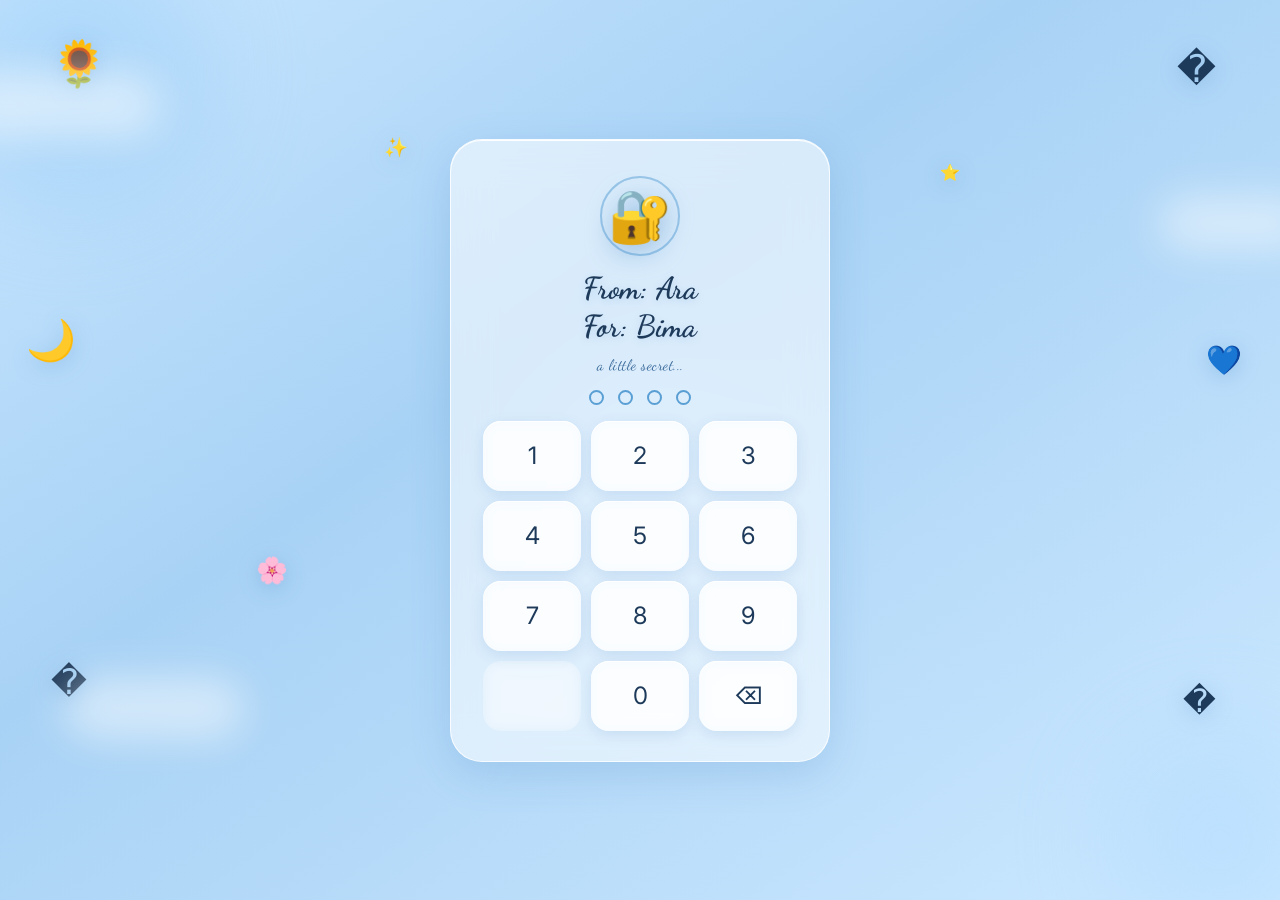
==== index.html @ 64d3abbb "first commit" ====
<!DOCTYPE html>
<html lang="id">
<head>
  <meta charset="UTF-8" />
  <meta name="viewport" content="width=device-width, initial-scale=1.0, maximum-scale=1.0, user-scalable=no" />
  <title>A Little Secret 🌸</title>
  <link rel="preconnect" href="https://fonts.googleapis.com" />
  <link rel="preconnect" href="https://fonts.gstatic.com" crossorigin />
  <link href="https://fonts.googleapis.com/css2?family=Dancing+Script:wght@500;700&family=Playfair+Display:ital,wght@0,400;0,700;1,400&family=Inter:wght@300;400;500&display=swap" rel="stylesheet" />
  <link rel="stylesheet" href="style.css" />
</head>
<body>

  <!-- ==================== PAGE 1: LOGIN ==================== -->
  <div id="page-login" class="page active">

    <!-- Ambient blobs -->
    <div class="blob blob1"></div>
    <div class="blob blob2"></div>
    <div class="blob blob3"></div>

    <!-- Floating deco -->
    <div class="fdeco f-sunflower">🌻</div>
    <div class="fdeco f-rose">�</div>
    <div class="fdeco f-lily">�</div>
    <div class="fdeco f-daisy">�</div>
    <div class="fdeco f-moon">🌙</div>
    <div class="fdeco f-heart">💙</div>
    <div class="fdeco f-star1">✨</div>
    <div class="fdeco f-star2">⭐</div>
    <div class="fdeco f-cherry">🌸</div>

    <!-- Cloud shapes -->
    <div class="cloud-shape cs1"></div>
    <div class="cloud-shape cs2"></div>
    <div class="cloud-shape cs3"></div>

    <!-- Login Card -->
    <div class="login-card">
      <div class="lock-anim">
        <div class="lock-emoji">🔐</div>
        <div class="lock-ring"></div>
        <div class="lock-ring ring2"></div>
      </div>

      <div class="from-for-wrap">
        <p class="script-font name-line">From: Ara</p>
        <p class="script-font name-line">For: Bima</p>
      </div>

      <p class="script-font subtitle-line">a little secret...</p>

      <!-- PIN display -->
      <div class="pin-display">
        <span class="pindot" id="pd0"></span>
        <span class="pindot" id="pd1"></span>
        <span class="pindot" id="pd2"></span>
        <span class="pindot" id="pd3"></span>
      </div>

      <div class="pin-err hidden" id="pin-err">❌ Kode salah, coba lagi 🥺</div>

      <!-- Keypad -->
      <div class="keypad">
        <button class="kbtn" data-n="1">1</button>
        <button class="kbtn" data-n="2">2</button>
        <button class="kbtn" data-n="3">3</button>
        <button class="kbtn" data-n="4">4</button>
        <button class="kbtn" data-n="5">5</button>
        <button class="kbtn" data-n="6">6</button>
        <button class="kbtn" data-n="7">7</button>
        <button class="kbtn" data-n="8">8</button>
        <button class="kbtn" data-n="9">9</button>
        <button class="kbtn ghost" disabled></button>
        <button class="kbtn" data-n="0">0</button>
        <button class="kbtn del-btn" id="del-btn">⌫</button>
      </div>
    </div>
  </div>

  <!-- ==================== BLOOM OVERLAY ==================== -->
  <div id="bloom-overlay" class="hidden">
    <!-- Rose flood -->
    <div class="rose-flood" id="rose-flood">
      <!-- roses injected by JS -->
    </div>
    <!-- Center text -->
    <div class="bloom-center-text" id="bloom-text">
      <p class="script-font bloom-welcome">Welcome �</p>
    </div>
  </div>

  <!-- ==================== PAGE 2: MAIN ==================== -->
  <div id="page-main" class="page hidden">

    <!-- Fixed background deco -->
    <div class="main-blob mb1"></div>
    <div class="main-blob mb2"></div>
    <div class="fdeco2 ms1">⭐</div>
    <div class="fdeco2 ms2">✨</div>
    <div class="fdeco2 ms3">🌟</div>
    <div class="fdeco2 ms4">⭐</div>
    <div class="fdeco2 ms5">✨</div>

    <!-- Scroll content -->
    <div class="main-scroll" id="main-scroll">

      <!-- ── SECTION 1: Hero ── -->
      <section class="hero-section reveal">
        <div class="hero-quote script-font">"being alive<br/>is the<br/><em>special<br/>occasion!</em>"</div>
        <div class="hero-bouquet">💐</div>
        <div class="hero-stars">
          <span class="hs hs1">⭐</span>
          <span class="hs hs2">✨</span>
          <span class="hs hs3">🌟</span>
        </div>
      </section>

      <!-- ── SECTION 2: Music Card ── -->
      <section class="section-gap reveal">
        <div class="glass-card music-card">
          <div class="music-art">🎵</div>
          <div class="music-body">
            <p class="music-title">Eenie Meenie</p>
            <p class="music-artist">Sean Kingston ft. Justin Bieber</p>
          </div>
          <a class="play-circle" href="https://open.spotify.com/track/7hXASu1cFHAFxv4tBpEkLw" target="_blank" rel="noopener">
            <span>▶</span>
          </a>
        </div>
      </section>

      <!-- ── SECTION 3: Vinyl + Quote ── -->
      <section class="section-gap vinyl-quote-row reveal">
        <div class="vinyl-wrap">
          <div class="vinyl spin">
            <div class="vinyl-inner">
              <p class="vl-band">THE SMITHS</p>
              <p class="vl-track">JEANE</p>
              <p class="vl-sub">B SIDE · 45 RPM</p>
            </div>
          </div>
        </div>
        <div class="scrap-note script-font">
          "you still have<br/>a lot of time to<br/>make yourself be<br/>what you want."
        </div>
      </section>

      <!-- ── SECTION 4: YouTube ── -->
      <section class="section-gap reveal">
        <div class="yt-card glass-card">
          <p class="card-label">🎬 Video buat kamu</p>
          <div class="yt-frame">
            <iframe
              src="https://www.youtube.com/embed/dQw4w9WgXcQ"
              title="Video spesial"
              frameborder="0"
              allow="accelerometer; autoplay; clipboard-write; encrypted-media; gyroscope; picture-in-picture"
              allowfullscreen>
            </iframe>
          </div>
        </div>
      </section>

      <!-- ── SECTION 5: Polaroid Photos ── -->
      <section class="section-gap reveal">
        <p class="section-label script-font">memories 📸</p>
        <div class="polaroid-grid">
          <div class="polaroid pol1">
            <div class="pol-img"></div>
            <p class="pol-caption script-font">bestie 🌸</p>a
          </div>
          <div class="polaroid pol2">
            <div class="pol-img"></div>
            <p class="pol-caption script-font">always 💙</p>
          </div>
          <div class="polaroid pol3">
            <div class="pol-img"></div>
            <p class="pol-caption script-font">cherish 🌼</p>
          </div>
          <div class="polaroid pol4">
            <div class="pol-img"></div>
            <p class="pol-caption script-font">forever ✨</p>
          </div>
        </div>
      </section>

      <!-- ── SECTION 6: Personal Message ── -->
      <section class="section-gap reveal">
        <div class="message-card glass-card">
          <div class="sunflower-art">🌻</div>
          <div class="stamp-corner">50 ¢</div>
          <p class="msg-from script-font">From: Ara<br/>For: Bima</p>
          <p class="msg-body">
            Kamu udah kerja keras banget buat semua ini, dan kamu layak dapetin
            semua kebahagiaan yang dateng bareng itu. Aku harap momen ini jadi
            awal dari hal-hal luar biasa yang bakal terus dateng ke hidupmu.
            Terus percaya sama dirimu sendiri ya 💙
          </p>
          <div class="bloom-stamp script-font">
            give yourself the time<br/>to <span>BLOOM</span> 🌸
          </div>
        </div>
      </section>

      <!-- Footer -->
      <div class="page-footer reveal">
        <p class="script-font footer-txt">made with 💙 just for you</p>
        <div class="footer-flowers">🌸 🌼 🌺 🌷 🌻</div>
      </div>

    </div>
  </div>

  <script src="script.js"></script>
</body>
</html>
---- style.css ----
/* ============================================================
   BASE RESET
   ============================================================ */
*, *::before, *::after { box-sizing: border-box; margin: 0; padding: 0; }

:root {
  --bg:        #daeeff;
  --bg2:       #c5dff7;
  --blue1:     #5a9fd4;
  --blue2:     #3a7bbf;
  --blue-soft: #e8f5ff;
  --text-d:    #1e3a5a;
  --text-m:    #3a6a9a;
  --text-l:    #6a9abf;
  --white:     #ffffff;
  --card-bg:   rgba(255,255,255,0.68);
  --card-blur: blur(16px);
  --shadow:    0 8px 28px rgba(58,123,191,0.18);
  --radius:    20px;
}

html { scroll-behavior: smooth; }

body {
  width: 100%; min-height: 100vh;
  background: var(--bg);
  font-family: 'Inter', sans-serif;
  overflow: hidden;
  color: var(--text-d);
}

.script-font { font-family: 'Dancing Script', cursive; }

/* ============================================================
   PAGES
   ============================================================ */
.page {
  position: fixed; inset: 0;
  transition: opacity .6s ease;
  z-index: 1;
}
.page.active  { opacity: 1; pointer-events: all; }
.page.hidden  { opacity: 0; pointer-events: none; }

/* ============================================================
   PAGE 1 – LOGIN
   ============================================================ */
#page-login {
  display: flex;
  align-items: center;
  justify-content: center;
  background: linear-gradient(145deg, #cce8ff 0%, #b2d5f5 40%, #d5ecff 100%);
  overflow: hidden;
}

/* Ambient blobs */
.blob {
  position: absolute;
  border-radius: 50%;
  filter: blur(60px);
  opacity: .45;
  animation: blobFloat 10s ease-in-out infinite alternate;
}
.blob1 { width:260px; height:260px; background:#90c8f5; top:-60px; left:-60px; animation-delay:0s; }
.blob2 { width:200px; height:200px; background:#a8d8ff; bottom:-40px; right:-40px; animation-delay:3s; }
.blob3 { width:180px; height:180px; background:#c0e0ff; top:40%; left:50%; transform:translateX(-50%); animation-delay:6s; }

@keyframes blobFloat {
  from { transform: translate(0,0) scale(1); }
  to   { transform: translate(15px,15px) scale(1.1); }
}

/* Cloud shapes */
.cloud-shape {
  position: absolute;
  background: rgba(255,255,255,.5);
  border-radius: 100px;
  filter: blur(20px);
  animation: cloudDrift 12s ease-in-out infinite alternate;
}
.cs1 { width:200px; height:65px; top:8%;  left:-40px; animation-delay:0s; }
.cs2 { width:150px; height:50px; top:22%; right:-30px; animation-delay:2s; }
.cs3 { width:180px; height:60px; bottom:18%; left:5%; animation-delay:4s; }
@keyframes cloudDrift {
  from { transform:translateX(0); }
  to   { transform:translateX(24px); }
}

/* Floating deco emojis */
.fdeco {
  position: absolute;
  font-size: 2rem;
  animation: floatE 6s ease-in-out infinite alternate;
  user-select: none;
  filter: drop-shadow(0 4px 10px rgba(58,123,191,.25));
  pointer-events: none;
}
.f-sunflower { top:4%;  left:4%;  font-size:2.8rem; animation-delay:0s; }
.f-lily      { top:5%;  right:5%; font-size:2.4rem; animation-delay:.8s; }
.f-rose      { bottom:22%; left:4%; font-size:2.2rem; animation-delay:1.6s; }
.f-daisy     { bottom:20%; right:5%; font-size:2rem; animation-delay:2.4s; }
.f-moon      { top:35%; left:2%;  font-size:2.5rem; animation-delay:1s; }
.f-heart     { top:38%; right:3%; font-size:1.8rem; animation-delay:3s; }
.f-star1     { top:15%; left:30%; font-size:1.2rem; animation-delay:.4s; }
.f-star2     { top:18%; right:25%; font-size:1rem; animation-delay:2s; }
.f-cherry    { bottom:35%; left:20%; font-size:1.6rem; animation-delay:3.5s; }

@keyframes floatE {
  from { transform:translateY(0)   rotate(-4deg); }
  to   { transform:translateY(-16px) rotate(4deg); }
}

/* ── Login Card ── */
.login-card {
  position: relative;
  z-index: 10;
  display: flex;
  flex-direction: column;
  align-items: center;
  gap: 10px;
  padding: 28px 22px 24px;
  background: rgba(255,255,255,.55);
  backdrop-filter: blur(20px);
  -webkit-backdrop-filter: blur(20px);
  border-radius: 32px;
  border: 1.5px solid rgba(255,255,255,.8);
  box-shadow: 0 12px 40px rgba(58,123,191,.2), inset 0 1px 0 rgba(255,255,255,.9);
  width: min(340px, 92vw);
}

/* Lock animation */
.lock-anim {
  position: relative;
  display: flex; align-items: center; justify-content: center;
  width: 80px; height: 80px;
  margin-bottom: 4px;
}
.lock-emoji {
  font-size: 3.2rem;
  z-index: 1;
  animation: lockPulse 2.8s ease-in-out infinite;
  filter: drop-shadow(0 6px 14px rgba(58,123,191,.4));
}
@keyframes lockPulse {
  0%,100% { transform:scale(1); }
  50%      { transform:scale(1.1) rotate(-3deg); }
}
.lock-ring {
  position: absolute;
  inset: 0;
  border-radius: 50%;
  border: 2px solid rgba(90,159,212,.3);
  animation: ringExpand 2.8s ease-out infinite;
}
.ring2 { animation-delay: .9s; }
@keyframes ringExpand {
  0%   { transform:scale(.6); opacity:.8; }
  100% { transform:scale(1.6); opacity:0; }
}

/* Names */
.from-for-wrap { text-align:center; line-height:1.25; }
.name-line {
  font-size: 1.65rem;
  font-weight: 700;
  color: var(--text-d);
  text-shadow: 0 2px 8px rgba(58,123,191,.2);
}
.subtitle-line {
  font-size: .95rem;
  color: var(--text-m);
  letter-spacing: .5px;
}

/* PIN dots */
.pin-display {
  display: flex;
  gap: 14px;
  margin: 6px 0 2px;
}
.pindot {
  width: 15px; height: 15px;
  border-radius: 50%;
  border: 2px solid var(--blue1);
  background: transparent;
  transition: background .18s, transform .18s;
}
.pindot.on {
  background: var(--blue1);
  transform: scale(1.2);
  box-shadow: 0 0 10px rgba(90,159,212,.5);
}

/* Error */
.pin-err {
  font-size: .78rem;
  color: #d94f6b;
  animation: errShake .45s ease;
}
.pin-err.hidden { display:none; }
@keyframes errShake {
  0%,100% { transform:translateX(0); }
  20%,60% { transform:translateX(-7px); }
  40%,80% { transform:translateX(7px); }
}

/* Keypad */
.keypad {
  display: grid;
  grid-template-columns: repeat(3, 1fr);
  gap: 10px;
  width: 100%;
  margin-top: 4px;
}
.kbtn {
  height: 62px;
  border-radius: 18px;
  border: none;
  background: rgba(255,255,255,.75);
  backdrop-filter: blur(8px);
  box-shadow: 0 4px 14px rgba(58,123,191,.15), inset 0 1px 0 rgba(255,255,255,.9);
  font-size: 1.35rem;
  font-family: 'Inter', sans-serif;
  font-weight: 400;
  color: var(--text-d);
  cursor: pointer;
  transition: transform .1s, box-shadow .1s, background .1s;
  -webkit-tap-highlight-color: transparent;
  touch-action: manipulation;
}
.kbtn:active {
  transform: scale(.91);
  background: rgba(168,204,236,.65);
  box-shadow: 0 2px 6px rgba(58,123,191,.15);
}
.kbtn.ghost { background:transparent; box-shadow:none; cursor:default; pointer-events:none; }
.del-btn { font-size:1.1rem; }

/* ============================================================
   BLOOM OVERLAY
   ============================================================ */
#bloom-overlay {
  position: fixed; inset: 0;
  z-index: 200;
  background: #1a0a00;
  display: flex;
  align-items: center;
  justify-content: center;
  overflow: hidden;
  transition: opacity 1s ease;
}
#bloom-overlay.hidden  { display:none; }
#bloom-overlay.fade-out { opacity:0; pointer-events:none; }

/* Rose flood */
.rose-flood {
  position: absolute; inset: 0;
  pointer-events: none;
}

.rose {
  position: absolute;
  font-size: 3.5rem;
  opacity: 0;
  animation: rosePop var(--dur, .5s) var(--delay, 0s) ease-out forwards;
  transform-origin: center;
  filter: drop-shadow(0 4px 8px rgba(0,0,0,.3));
}

@keyframes rosePop {
  0%   { opacity:0; transform:scale(0) rotate(var(--rot0,0deg)); }
  60%  { opacity:1; transform:scale(1.15) rotate(var(--rot1,10deg)); }
  100% { opacity:1; transform:scale(1)   rotate(var(--rot2,5deg)); }
}

/* Bloom center text */
.bloom-center-text {
  position: relative;
  z-index: 10;
  text-align: center;
  animation: fadeInScale .8s 1.5s ease both;
  opacity: 0;
}
@keyframes fadeInScale {
  from { opacity:0; transform:scale(.7); }
  to   { opacity:1; transform:scale(1); }
}
.bloom-welcome {
  font-size: 2.8rem;
  color: #fff;
  text-shadow: 0 2px 20px rgba(255,200,100,.7), 0 0 40px rgba(255,180,80,.4);
}

/* ============================================================
   PAGE 2 – MAIN
   ============================================================ */
#page-main {
  background: linear-gradient(150deg, #cce8ff 0%, #b5d5f2 45%, #d2e9fb 100%);
  overflow: hidden;
}

.main-blob {
  position: fixed;
  border-radius: 50%;
  filter: blur(70px);
  opacity: .35;
  pointer-events: none;
  z-index: 0;
  animation: blobFloat 14s ease-in-out infinite alternate;
}
.mb1 { width:300px; height:300px; background:#90c8f5; top:-80px; left:-80px; animation-delay:0s; }
.mb2 { width:250px; height:250px; background:#a8d8ff; bottom:-60px; right:-60px; animation-delay:5s; }

.fdeco2 {
  position: fixed;
  pointer-events: none;
  z-index: 0;
  animation: twinkle 4s ease-in-out infinite alternate;
  user-select: none;
}
.ms1 { top:3%;  left:5%;  font-size:1.6rem; animation-delay:0s; }
.ms2 { top:8%;  right:6%; font-size:1.2rem; animation-delay:.8s; }
.ms3 { top:16%; right:2%; font-size:1.8rem; animation-delay:1.6s; }
.ms4 { top:2%;  left:45%; font-size:1.3rem; animation-delay:2.4s; }
.ms5 { top:25%; left:2%;  font-size:1.1rem; animation-delay:3.2s; }
@keyframes twinkle {
  from { opacity:.4; transform:scale(.85) rotate(-5deg); }
  to   { opacity:1;  transform:scale(1.1) rotate(5deg); }
}

/* ── Scroll container ── */
.main-scroll {
  position: relative; z-index: 2;
  width: 100%; height: 100vh;
  overflow-y: auto;
  overflow-x: hidden;
  padding: 24px 16px 80px;
  max-width: 480px;
  margin: 0 auto;
  scrollbar-width: thin;
  scrollbar-color: rgba(90,159,212,.3) transparent;
}
.main-scroll::-webkit-scrollbar { width: 4px; }
.main-scroll::-webkit-scrollbar-thumb { background: rgba(90,159,212,.3); border-radius:4px; }

/* ── Reveal animation ── */
.reveal {
  opacity: 0;
  transform: translateY(36px);
  transition: opacity .7s ease, transform .7s ease;
}
.reveal.visible {
  opacity: 1;
  transform: translateY(0);
}

.section-gap { margin-bottom: 18px; }

/* ── Glassmorphism card ── */
.glass-card {
  background: var(--card-bg);
  backdrop-filter: var(--card-blur);
  -webkit-backdrop-filter: var(--card-blur);
  border-radius: var(--radius);
  border: 1.5px solid rgba(255,255,255,.75);
  box-shadow: var(--shadow);
  overflow: hidden;
}

/* ============================================================
   HERO SECTION
   ============================================================ */
.hero-section {
  position: relative;
  display: flex;
  flex-direction: column;
  align-items: flex-end;
  padding: 10px 4px 0;
  margin-bottom: 16px;
}
.hero-quote {
  font-size: 1.55rem;
  line-height: 1.45;
  color: var(--text-d);
  text-align: right;
  text-shadow: 0 2px 8px rgba(58,123,191,.15);
}
.hero-quote em { color: var(--blue1); font-style: italic; }

.hero-bouquet {
  font-size: 6.5rem;
  position: relative;
  align-self: flex-start;
  margin-top: -10px;
  filter: drop-shadow(0 8px 16px rgba(58,123,191,.25));
  animation: floatE 4s ease-in-out infinite alternate;
}
.hero-stars {
  position: absolute;
  top: 0; right: 0;
  pointer-events: none;
}
.hs {
  position: absolute;
  font-size: 1.4rem;
  animation: twinkle 3s ease-in-out infinite alternate;
}
.hs1 { top:10px;  right:0;   animation-delay:0s; }
.hs2 { top:40px;  right:25px; animation-delay:.6s; font-size:1rem; }
.hs3 { top:65px;  right:5px; animation-delay:1.2s; font-size:1.1rem; }

/* ============================================================
   MUSIC CARD
   ============================================================ */
.music-card {
  display: flex;
  align-items: center;
  padding: 14px 16px;
  gap: 14px;
}
.music-art {
  width: 52px; height: 52px;
  border-radius: 14px;
  background: linear-gradient(135deg, var(--blue1), var(--blue2));
  display: flex; align-items: center; justify-content: center;
  font-size: 1.6rem;
  flex-shrink: 0;
  box-shadow: 0 4px 12px rgba(58,123,191,.3);
}
.music-body { flex: 1; min-width: 0; }
.music-title  { font-size: .92rem; font-weight: 600; color: var(--text-d); white-space:nowrap; overflow:hidden; text-overflow:ellipsis; }
.music-artist { font-size: .75rem; color: var(--text-m); margin-top: 3px; }
.play-circle {
  width: 42px; height: 42px;
  border-radius: 50%;
  background: linear-gradient(135deg, var(--blue1), var(--blue2));
  color: #fff;
  display: flex; align-items: center; justify-content: center;
  text-decoration: none;
  font-size: .9rem;
  box-shadow: 0 4px 12px rgba(58,123,191,.4);
  flex-shrink: 0;
  transition: transform .15s, box-shadow .15s;
}
.play-circle:hover { transform:scale(1.1); box-shadow:0 6px 18px rgba(58,123,191,.5); }

/* ============================================================
   VINYL + QUOTE ROW
   ============================================================ */
.vinyl-quote-row {
  display: flex;
  align-items: center;
  gap: 16px;
}
.vinyl-wrap { flex-shrink: 0; }
.vinyl {
  width: 148px; height: 148px;
  border-radius: 50%;
  background: conic-gradient(
    #1c2e50 0deg,   #2e4a7a 45deg,
    #1c2e50 45deg,  #3a6098 90deg,
    #1c2e50 90deg,  #2e4a7a 135deg,
    #1c2e50 135deg, #3a6098 180deg,
    #1c2e50 180deg, #2e4a7a 225deg,
    #1c2e50 225deg, #3a6098 270deg,
    #1c2e50 270deg, #2e4a7a 315deg,
    #1c2e50 315deg, #3a6098 360deg
  );
  box-shadow: 0 8px 24px rgba(28,46,80,.45), 0 2px 8px rgba(28,46,80,.3);
  display: flex; align-items: center; justify-content: center;
}
.vinyl.spin { animation: vinylSpin 7s linear infinite; }
@keyframes vinylSpin { to { transform:rotate(360deg); } }

.vinyl-inner {
  width: 62px; height: 62px;
  border-radius: 50%;
  background: linear-gradient(135deg, #edf5ff, #cce0f5);
  display: flex; flex-direction: column; align-items: center; justify-content: center;
  box-shadow: 0 2px 8px rgba(28,46,80,.35);
  text-align: center;
  padding: 4px;
}
.vl-band  { font-size: .38rem; font-weight:700; color:var(--text-d); letter-spacing:.5px; }
.vl-track { font-size: .46rem; font-weight:700; color:var(--text-d); margin-top:2px; }
.vl-sub   { font-size: .32rem; color:var(--text-m); margin-top:2px; }

.scrap-note {
  flex: 1;
  background: rgba(255,255,255,.78);
  border-radius: 6px 20px 8px 18px;
  padding: 16px 14px;
  font-size: 1.05rem;
  line-height: 1.65;
  color: var(--text-d);
  box-shadow: 3px 5px 18px rgba(58,123,191,.15), -1px -1px 0 rgba(255,255,255,.8);
  transform: rotate(-1.5deg);
  border: 1.5px solid rgba(255,255,255,.7);
}

/* ============================================================
   YOUTUBE
   ============================================================ */
.yt-card { padding: 14px; }
.card-label {
  font-size: .8rem;
  font-weight: 600;
  color: var(--text-m);
  margin-bottom: 10px;
  letter-spacing: .3px;
}
.yt-frame {
  border-radius: 14px;
  overflow: hidden;
  box-shadow: 0 4px 14px rgba(58,123,191,.2);
}
.yt-frame iframe {
  width: 100%;
  aspect-ratio: 16/9;
  display: block;
}

/* ============================================================
   POLAROID PHOTOS
   ============================================================ */
.section-label {
  font-size: 1.3rem;
  color: var(--text-d);
  margin-bottom: 12px;
  display: block;
}
.polaroid-grid {
  display: grid;
  grid-template-columns: 1fr 1fr;
  gap: 12px;
}
.polaroid {
  background: #fff;
  border-radius: 8px;
  padding: 10px 10px 28px;
  box-shadow: 0 6px 20px rgba(58,123,191,.18), 0 2px 6px rgba(0,0,0,.08);
  transition: transform .2s;
}
.polaroid:hover { transform:scale(1.03) rotate(0deg) !important; }
.pol1 { transform: rotate(-2.5deg); }
.pol2 { transform: rotate(2deg); }
.pol3 { transform: rotate(1.5deg); }
.pol4 { transform: rotate(-1.5deg); }

.pol-img {
  width: 100%;
  aspect-ratio: 1;
  border-radius: 4px;
  background: linear-gradient(135deg, #cce0f5, #b5cfe8);
  /* Replace with: background-image: url('your-photo.jpg'); background-size: cover; background-position: center; */
}
.pol-caption {
  text-align: center;
  font-size: .85rem;
  color: var(--text-m);
  margin-top: 8px;
}

/* ============================================================
   MESSAGE CARD
   ============================================================ */
.message-card {
  position: relative;
  padding: 24px 20px 28px;
  overflow: visible;
}
.sunflower-art {
  position: absolute;
  top: -20px; right: 12px;
  font-size: 3.5rem;
  filter: drop-shadow(0 4px 12px rgba(58,123,191,.25));
  animation: floatE 4.5s ease-in-out infinite alternate;
}
.stamp-corner {
  position: absolute;
  top: 16px; right: 16px;
  font-size: .65rem;
  font-weight: 700;
  color: var(--text-m);
  border: 1.5px solid var(--text-l);
  padding: 4px 6px;
  border-radius: 4px;
  letter-spacing: .5px;
  opacity: .7;
  margin-top: 30px;
}
.msg-from {
  font-size: 1.2rem;
  color: var(--text-d);
  margin-bottom: 14px;
  line-height: 1.4;
}
.msg-body {
  font-size: .88rem;
  line-height: 1.75;
  color: var(--text-m);
  font-weight: 300;
}
.bloom-stamp {
  margin-top: 24px;
  text-align: center;
  font-size: 1.3rem;
  color: var(--text-d);
  line-height: 1.5;
}
.bloom-stamp span {
  font-size: 2rem;
  font-weight: 700;
  color: var(--blue1);
  text-shadow: 0 2px 12px rgba(90,159,212,.35);
  display: block;
  margin-top: 4px;
  letter-spacing: 2px;
}

/* ============================================================
   FOOTER
   ============================================================ */
.page-footer {
  text-align: center;
  padding: 20px 0 10px;
}
.footer-txt {
  font-size: 1.1rem;
  color: var(--text-m);
}
.footer-flowers {
  font-size: 1.4rem;
  letter-spacing: 6px;
  margin-top: 8px;
  animation: twinkle 3s ease-in-out infinite alternate;
}

/* ============================================================
   RESPONSIVE – laptop / tablet
   ============================================================ */
@media (min-width: 600px) {
  .login-card { padding: 36px 32px 30px; }
  .name-line   { font-size: 1.9rem; }
  .kbtn        { height: 70px; font-size: 1.5rem; }

  .main-scroll { padding: 30px 24px 80px; }
  .hero-quote  { font-size: 1.75rem; }
  .hero-bouquet { font-size: 7.5rem; }

  .vinyl { width: 168px; height: 168px; }
  .vinyl-inner { width: 72px; height: 72px; }
  .vl-band  { font-size: .44rem; }
  .vl-track { font-size: .54rem; }
  .vl-sub   { font-size: .38rem; }

  .scrap-note { font-size: 1.15rem; }
  .msg-body   { font-size: .95rem; }
  .bloom-stamp { font-size: 1.5rem; }
  .bloom-stamp span { font-size: 2.3rem; }
}

@media (min-width: 900px) {
  #page-login { background: linear-gradient(145deg, #c8e6ff 0%, #a8d2f5 40%, #cce8ff 100%); }
  .login-card  { width: 380px; }
  .main-scroll { max-width: 520px; padding: 36px 28px 80px; }
}
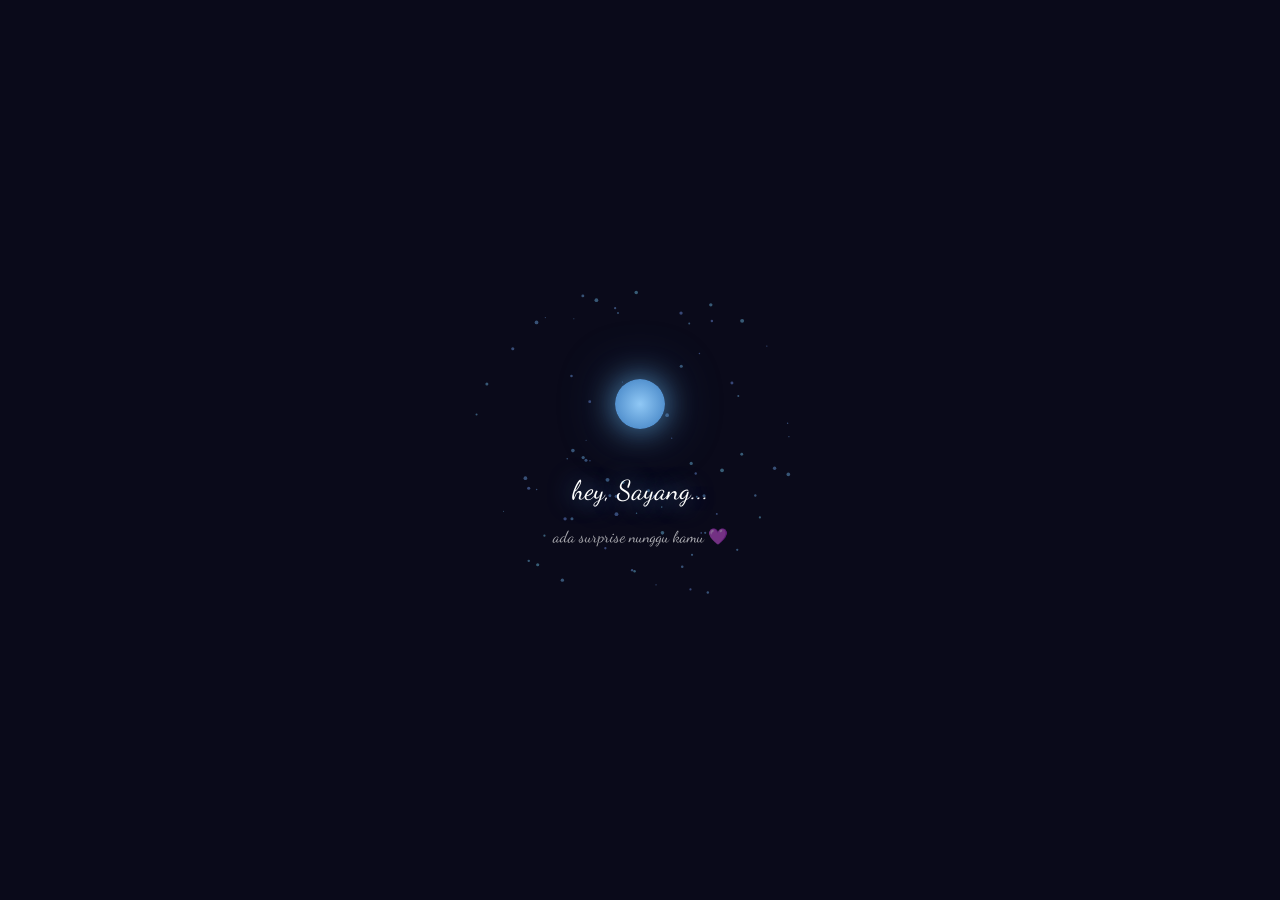
==== commit 1fd7f709: "feat: upgrade animations, add photos, custom music player, birthday letter" ====
--- a/index.html
+++ b/index.html
@@ -3,7 +3,7 @@
 <head>
   <meta charset="UTF-8" />
   <meta name="viewport" content="width=device-width, initial-scale=1.0, maximum-scale=1.0, user-scalable=no" />
-  <title>A Little Secret 🌸</title>
+  <title>A Little Secret ✨</title>
   <link rel="preconnect" href="https://fonts.googleapis.com" />
   <link rel="preconnect" href="https://fonts.gstatic.com" crossorigin />
   <link href="https://fonts.googleapis.com/css2?family=Dancing+Script:wght@500;700&family=Playfair+Display:ital,wght@0,400;0,700;1,400&family=Inter:wght@300;400;500&display=swap" rel="stylesheet" />
@@ -11,29 +11,34 @@
 </head>
 <body>
 
+  <!-- ==================== INTRO OVERLAY (after scan) ==================== -->
+  <div id="intro-overlay">
+    <!-- canvas for particle effects -->
+    <canvas id="intro-canvas"></canvas>
+    <!-- Content varies per animation type, injected by JS -->
+    <div id="intro-content"></div>
+  </div>
+
   <!-- ==================== PAGE 1: LOGIN ==================== -->
-  <div id="page-login" class="page active">
+  <div id="page-login" class="page hidden">
 
     <!-- Ambient blobs -->
     <div class="blob blob1"></div>
     <div class="blob blob2"></div>
     <div class="blob blob3"></div>
 
-    <!-- Floating deco -->
-    <div class="fdeco f-sunflower">🌻</div>
-    <div class="fdeco f-rose">�</div>
-    <div class="fdeco f-lily">�</div>
-    <div class="fdeco f-daisy">�</div>
-    <div class="fdeco f-moon">🌙</div>
-    <div class="fdeco f-heart">💙</div>
-    <div class="fdeco f-star1">✨</div>
-    <div class="fdeco f-star2">⭐</div>
-    <div class="fdeco f-cherry">🌸</div>
-
     <!-- Cloud shapes -->
     <div class="cloud-shape cs1"></div>
     <div class="cloud-shape cs2"></div>
     <div class="cloud-shape cs3"></div>
+
+    <!-- Decorative SVG flowers (background, not emoji) -->
+    <div class="svg-deco sd1"></div>
+    <div class="svg-deco sd2"></div>
+    <div class="svg-deco sd3"></div>
+    <div class="svg-deco sd4"></div>
+    <div class="svg-deco sd5"></div>
+    <div class="svg-deco sd6"></div>
 
     <!-- Login Card -->
     <div class="login-card">
@@ -41,11 +46,6 @@
         <div class="lock-emoji">🔐</div>
         <div class="lock-ring"></div>
         <div class="lock-ring ring2"></div>
-      </div>
-
-      <div class="from-for-wrap">
-        <p class="script-font name-line">From: Ara</p>
-        <p class="script-font name-line">For: Bima</p>
       </div>
 
       <p class="script-font subtitle-line">a little secret...</p>
@@ -80,13 +80,15 @@
 
   <!-- ==================== BLOOM OVERLAY ==================== -->
   <div id="bloom-overlay" class="hidden">
-    <!-- Rose flood -->
-    <div class="rose-flood" id="rose-flood">
-      <!-- roses injected by JS -->
-    </div>
-    <!-- Center text -->
-    <div class="bloom-center-text" id="bloom-text">
-      <p class="script-font bloom-welcome">Welcome �</p>
+    <!-- Particle flowers container -->
+    <div class="flower-burst" id="flower-burst"></div>
+    <!-- Petal rain -->
+    <div class="petal-rain" id="petal-rain"></div>
+    <!-- Center welcome -->
+    <div class="bloom-center" id="bloom-center">
+      <div class="bloom-icon-svg"></div>
+      <p class="script-font bloom-welcome">Welcome, Sayang 💜</p>
+      <p class="script-font bloom-sub">a little surprise for you...</p>
     </div>
   </div>
 
@@ -94,44 +96,79 @@
   <div id="page-main" class="page hidden">
 
     <!-- Fixed background deco -->
+    <!-- Ambient floating particles -->
+    <div id="ambient-particles"></div>
     <div class="main-blob mb1"></div>
     <div class="main-blob mb2"></div>
-    <div class="fdeco2 ms1">⭐</div>
-    <div class="fdeco2 ms2">✨</div>
-    <div class="fdeco2 ms3">🌟</div>
-    <div class="fdeco2 ms4">⭐</div>
-    <div class="fdeco2 ms5">✨</div>
+
+    <!-- Decorative background SVG elements -->
+    <div class="main-svg-deco msd1"></div>
+    <div class="main-svg-deco msd2"></div>
+    <div class="main-svg-deco msd3"></div>
 
     <!-- Scroll content -->
     <div class="main-scroll" id="main-scroll">
 
       <!-- ── SECTION 1: Hero ── -->
       <section class="hero-section reveal">
-        <div class="hero-quote script-font">"being alive<br/>is the<br/><em>special<br/>occasion!</em>"</div>
-        <div class="hero-bouquet">💐</div>
-        <div class="hero-stars">
-          <span class="hs hs1">⭐</span>
-          <span class="hs hs2">✨</span>
-          <span class="hs hs3">🌟</span>
-        </div>
-      </section>
+        <div class="hero-top">
+          <div class="hero-quote script-font">
+            <span class="hero-quote-gradient">"being alive<br/>is the<br/>special<br/>occasion!"</span>
+          </div>
+          <div class="hero-deco">
+            <div class="hd-star-svg s1"></div>
+            <div class="hd-star-svg s2"></div>
+            <div class="hd-star-svg s3"></div>
+          </div>
+        </div>
+        <!-- Hero Bouquet removed in favor of background illustrations -->
+      </section>
+
+      <div class="scroll-indicator reveal">
+        <span>scroll</span>
+        <div class="scroll-arrow"></div>
+      </div>
 
       <!-- ── SECTION 2: Music Card ── -->
-      <section class="section-gap reveal">
-        <div class="glass-card music-card">
-          <div class="music-art">🎵</div>
-          <div class="music-body">
-            <p class="music-title">Eenie Meenie</p>
-            <p class="music-artist">Sean Kingston ft. Justin Bieber</p>
-          </div>
-          <a class="play-circle" href="https://open.spotify.com/track/7hXASu1cFHAFxv4tBpEkLw" target="_blank" rel="noopener">
-            <span>▶</span>
-          </a>
+      <section class="section-gap reveal-left">
+        <p class="section-label script-font">🎵 lagu buat kamu</p>
+        <div class="glass-card music-player-card">
+          <div class="mp-cover">
+            <div class="mp-disc">
+              <div class="mp-disc-inner"></div>
+            </div>
+          </div>
+          <div class="mp-info">
+            <p class="mp-title">Eenie Meenie</p>
+            <p class="mp-artist">Sean Kingston ft. Justin Bieber</p>
+          </div>
+          <audio id="song-audio" preload="metadata">
+            <source src="song.mp3" type="audio/mpeg" />
+          </audio>
+          <div class="mp-controls">
+            <div class="mp-bar-wrap">
+              <span class="mp-time" id="mp-current">0:00</span>
+              <div class="mp-progress-bg" id="mp-progress-bg">
+                <div class="mp-progress-fill" id="mp-progress-fill"></div>
+              </div>
+              <span class="mp-time" id="mp-duration">0:00</span>
+            </div>
+            <button class="mp-play-btn" id="mp-play-btn" aria-label="Play / Pause">
+              <span class="mp-play-icon" id="mp-play-icon">▶</span>
+            </button>
+          </div>
+          <div class="mp-eq" id="mp-eq">
+            <span class="mq-bar"></span>
+            <span class="mq-bar"></span>
+            <span class="mq-bar"></span>
+            <span class="mq-bar"></span>
+            <span class="mq-bar"></span>
+          </div>
         </div>
       </section>
 
       <!-- ── SECTION 3: Vinyl + Quote ── -->
-      <section class="section-gap vinyl-quote-row reveal">
+      <section class="section-gap vinyl-quote-row reveal-right">
         <div class="vinyl-wrap">
           <div class="vinyl spin">
             <div class="vinyl-inner">
@@ -140,73 +177,118 @@
               <p class="vl-sub">B SIDE · 45 RPM</p>
             </div>
           </div>
+          <div class="vinyl-glow"></div>
         </div>
         <div class="scrap-note script-font">
-          "you still have<br/>a lot of time to<br/>make yourself be<br/>what you want."
-        </div>
-      </section>
-
-      <!-- ── SECTION 4: YouTube ── -->
-      <section class="section-gap reveal">
-        <div class="yt-card glass-card">
-          <p class="card-label">🎬 Video buat kamu</p>
-          <div class="yt-frame">
-            <iframe
-              src="https://www.youtube.com/embed/dQw4w9WgXcQ"
-              title="Video spesial"
-              frameborder="0"
-              allow="accelerometer; autoplay; clipboard-write; encrypted-media; gyroscope; picture-in-picture"
-              allowfullscreen>
-            </iframe>
+          "you still have<br/>a lot of time to<br/>make yourself be<br/><span class="scrap-highlight">what you want.</span>"
+        </div>
+      </section>
+
+      <!-- ── SECTION 4: A note for you ── -->
+      <section class="section-gap reveal-scale">
+        <div class="note-card glass-card">
+          <div class="note-deco-stars">
+            <span class="ns ns1">✦</span>
+            <span class="ns ns2">✧</span>
+            <span class="ns ns3">✦</span>
+          </div>
+          <p class="note-eyebrow script-font">a little reminder</p>
+          <p class="note-big script-font">"you are loved<br/>more than you<br/><em>know.</em>"</p>
+          <div class="note-line"></div>
+          <p class="note-small">jarak bukan penghalang. kamu selalu ada di sini 💜</p>
+          <div class="note-float-hearts">
+            <span class="nh nh1">💜</span>
+            <span class="nh nh2">🩵</span>
+            <span class="nh nh3">💜</span>
           </div>
         </div>
       </section>
 
       <!-- ── SECTION 5: Polaroid Photos ── -->
-      <section class="section-gap reveal">
-        <p class="section-label script-font">memories 📸</p>
+      <section class="section-gap memories-section">
+        <p class="section-label script-font reveal">📸 memories</p>
         <div class="polaroid-grid">
-          <div class="polaroid pol1">
-            <div class="pol-img"></div>
-            <p class="pol-caption script-font">bestie 🌸</p>a
-          </div>
-          <div class="polaroid pol2">
-            <div class="pol-img"></div>
-            <p class="pol-caption script-font">always 💙</p>
-          </div>
-          <div class="polaroid pol3">
-            <div class="pol-img"></div>
-            <p class="pol-caption script-font">cherish 🌼</p>
-          </div>
-          <div class="polaroid pol4">
-            <div class="pol-img"></div>
-            <p class="pol-caption script-font">forever ✨</p>
-          </div>
-        </div>
-      </section>
-
-      <!-- ── SECTION 6: Personal Message ── -->
-      <section class="section-gap reveal">
-        <div class="message-card glass-card">
-          <div class="sunflower-art">🌻</div>
-          <div class="stamp-corner">50 ¢</div>
-          <p class="msg-from script-font">From: Ara<br/>For: Bima</p>
-          <p class="msg-body">
-            Kamu udah kerja keras banget buat semua ini, dan kamu layak dapetin
-            semua kebahagiaan yang dateng bareng itu. Aku harap momen ini jadi
-            awal dari hal-hal luar biasa yang bakal terus dateng ke hidupmu.
-            Terus percaya sama dirimu sendiri ya 💙
-          </p>
-          <div class="bloom-stamp script-font">
-            give yourself the time<br/>to <span>BLOOM</span> 🌸
+
+          <!-- photo1: 1:1 landscape, spans 2 cols -->
+          <div class="polaroid-wrap pol-wrap-1 pol-flip">
+            <div class="polaroid pol-square">
+              <div class="pol-img-wrap ratio-1-1">
+                <img src="photo1.png" alt="us ✨" class="pol-photo" />
+              </div>
+            </div>
+          </div>
+
+          <!-- photo2: 3:4 portrait -->
+          <div class="polaroid-wrap pol-wrap-2 pol-flip">
+            <div class="polaroid">
+              <div class="pol-img-wrap ratio-3-4">
+                <img src="photo2.png" alt="always 💜" class="pol-photo" />
+              </div>
+            </div>
+          </div>
+
+          <!-- photo3: 3:4 portrait -->
+          <div class="polaroid-wrap pol-wrap-3 pol-flip">
+            <div class="polaroid">
+              <div class="pol-img-wrap ratio-3-4">
+                <img src="photo3.png" alt="dreaming ✨" class="pol-photo" />
+              </div>
+            </div>
+          </div>
+
+        </div>
+      </section>
+
+      <!-- ── SECTION 6: Bunga Gallery ── -->
+      <section class="section-gap reveal-left">
+        <p class="section-label script-font">✿ in full bloom</p>
+        <div class="bloom-gallery">
+          <div class="bloom-tile bt1">
+            <div class="bt-flower bt-rose"></div>
+            <p class="bt-text script-font">roses for you</p>
+          </div>
+          <div class="bloom-tile bt2">
+            <div class="bt-flower bt-sunflower"></div>
+            <p class="bt-text script-font">always sunny</p>
+          </div>
+          <div class="bloom-tile bt3">
+            <div class="bt-flower bt-tulip"></div>
+            <p class="bt-text script-font">so delicate</p>
+          </div>
+          <div class="bloom-tile bt4">
+            <div class="bt-flower bt-daisy"></div>
+            <p class="bt-text script-font">stay bright</p>
+          </div>
+        </div>
+      </section>
+
+      <!-- ── SECTION 8: Birthday Letter ── -->
+      <section class="section-gap reveal-scale">
+        <div class="bday-letter glass-card letter-trigger">
+          <div class="bday-letter-header">
+            <span class="bday-letter-icon">💜</span>
+            <p class="bday-letter-title script-font">Happy birthday, sayang.</p>
+          </div>
+          <div class="bday-letter-body">
+            <p>Semoga di umur yang baru ini kamu selalu diberi kesehatan, kelancaran kerja, rezeki yang berlimpah, dan dipermudah dalam mencapai semua yang kamu impikan di sana.</p>
+            <p>Aku bangga sama semua usaha dan kerja kerasmu. Terima kasih sudah tetap bertahan dan tetap memilih kita meskipun jarak sedang memisahkan.</p>
+            <p>Kamu tuh 7031nya aku. Sesederhana itu, tapi semoga kamu tahu kalau maknanya masih sama sampai hari ini.</p>
+            <p>Selamat ulang tahun. Jaga diri baik-baik, jangan lupa istirahat, dan semoga kita bisa segera merayakan hari spesialmu tanpa terhalang jarak lagi. 💜</p>
           </div>
         </div>
       </section>
 
       <!-- Footer -->
-      <div class="page-footer reveal">
-        <p class="script-font footer-txt">made with 💙 just for you</p>
-        <div class="footer-flowers">🌸 🌼 🌺 🌷 🌻</div>
+      <div class="page-footer">
+        <div class="footer-flowers-row">
+          <span class="ff ff1 ff-cherry"></span>
+          <span class="ff ff2 ff-daisy"></span>
+          <span class="ff ff3 ff-hibiscus"></span>
+          <span class="ff ff4 ff-tulip"></span>
+          <span class="ff ff5 ff-sunflower"></span>
+        </div>
+        <p class="script-font footer-txt">made with 💜 just for you</p>
+        <p class="footer-year">2026 ✨</p>
       </div>
 
     </div>
--- a/style.css
+++ b/style.css
@@ -1,5 +1,5 @@
 /* ============================================================
-   BASE RESET
+   BASE RESET & VARIABLES
    ============================================================ */
 *, *::before, *::after { box-sizing: border-box; margin: 0; padding: 0; }
 
@@ -14,16 +14,26 @@
   --text-l:    #6a9abf;
   --white:     #ffffff;
   --card-bg:   rgba(255,255,255,0.68);
-  --card-blur: blur(16px);
+  --card-blur: blur(18px);
   --shadow:    0 8px 28px rgba(58,123,191,0.18);
-  --radius:    20px;
+  --radius:    22px;
+  --pink1:     #ffb7c5;
+  --pink2:     #ff8fab;
+  --yellow1:   #ffe566;
+  --yellow2:   #ffd700;
+  --purple1:   #c084fc;
+  --purple2:   #a855f7;
+  --purple3:   #7c3aed;
+  --glow-blue:   rgba(90,159,212,0.6);
+  --glow-purple: rgba(168,85,247,0.5);
 }
 
 html { scroll-behavior: smooth; }
 
 body {
   width: 100%; min-height: 100vh;
-  background: var(--bg);
+  background: url('background-aesthetic.png') no-repeat center center fixed;
+  background-size: cover;
   font-family: 'Inter', sans-serif;
   overflow: hidden;
   color: var(--text-d);
@@ -36,21 +46,467 @@
    ============================================================ */
 .page {
   position: fixed; inset: 0;
-  transition: opacity .6s ease;
+  transition: opacity .7s ease;
   z-index: 1;
 }
 .page.active  { opacity: 1; pointer-events: all; }
 .page.hidden  { opacity: 0; pointer-events: none; }
 
 /* ============================================================
-   PAGE 1 – LOGIN
+   INTRO OVERLAY (after QR scan, before login)
+   ============================================================ */
+#intro-overlay {
+  position: fixed; inset: 0;
+  z-index: 300;
+  background: #0a0a1a;
+  display: flex;
+  align-items: center;
+  justify-content: center;
+  overflow: hidden;
+  transition: opacity .8s ease;
+}
+#intro-overlay.hidden { display: none; }
+#intro-overlay.fade-out { opacity: 0; pointer-events: none; }
+
+#intro-canvas {
+  position: absolute;
+  inset: 0;
+  width: 100%;
+  height: 100%;
+}
+
+#intro-content {
+  position: relative;
+  z-index: 10;
+  text-align: center;
+  pointer-events: none;
+}
+
+/* ── Intro type A: Envelope reveal ── */
+.intro-envelope {
+  display: flex;
+  flex-direction: column;
+  align-items: center;
+  gap: 16px;
+  animation: introFadeUp .8s .2s ease both;
+}
+.intro-envelope-svg {
+  width: 90px; height: 70px;
+  background: linear-gradient(135deg, #5a9fd4, #3a7bbf);
+  border-radius: 12px 12px 14px 14px;
+  position: relative;
+  box-shadow: 0 12px 40px rgba(90,159,212,.6);
+  animation: envelopeWiggle 1.2s .5s ease infinite alternate;
+}
+.intro-envelope-svg::before {
+  content: '';
+  position: absolute;
+  top: 0; left: 0; right: 0;
+  height: 50%;
+  background: linear-gradient(160deg, #90c8f5 0%, #5a9fd4 100%);
+  border-radius: 12px 12px 0 0;
+  clip-path: polygon(0 0, 50% 55%, 100% 0);
+  animation: envelopeLidOpen 1s 1s ease forwards;
+  transform-origin: top center;
+}
+@keyframes envelopeLidOpen {
+  0%   { transform: rotateX(0deg); }
+  100% { transform: rotateX(-160deg); opacity: .7; }
+}
+@keyframes envelopeWiggle {
+  from { transform: rotate(-3deg) scale(1); }
+  to   { transform: rotate(3deg) scale(1.06); }
+}
+.intro-letter {
+  position: absolute;
+  bottom: 10px; left: 50%; transform: translateX(-50%);
+  width: 60px; height: 0;
+  background: #fff;
+  border-radius: 4px;
+  animation: letterRise 1s 1.2s ease forwards;
+  box-shadow: 0 2px 10px rgba(0,0,0,.2);
+}
+@keyframes letterRise {
+  from { height: 0; bottom: 10px; }
+  to   { height: 45px; bottom: 30px; }
+}
+.intro-env-text {
+  font-family: 'Dancing Script', cursive;
+  color: #fff;
+  font-size: 1.6rem;
+  opacity: 0;
+  animation: introFadeUp .7s 1.8s ease forwards;
+  text-shadow: 0 0 20px rgba(90,159,212,.8);
+}
+.intro-env-sub {
+  font-family: 'Dancing Script', cursive;
+  color: rgba(255,255,255,.7);
+  font-size: 1rem;
+  opacity: 0;
+  animation: introFadeUp .6s 2.2s ease forwards;
+}
+
+/* ── Intro type B: Ripple burst ── */
+.intro-ripple-wrap {
+  display: flex;
+  flex-direction: column;
+  align-items: center;
+  gap: 20px;
+}
+.intro-ripple-center {
+  position: relative;
+  width: 100px; height: 100px;
+  display: flex; align-items: center; justify-content: center;
+}
+.ripple-ring {
+  position: absolute;
+  border-radius: 50%;
+  border: 3px solid rgba(90,159,212,.7);
+  animation: rippleOut 2s ease-out infinite;
+}
+.ripple-ring:nth-child(1) { width: 40px; height: 40px; animation-delay: 0s; }
+.ripple-ring:nth-child(2) { width: 40px; height: 40px; animation-delay: .5s; }
+.ripple-ring:nth-child(3) { width: 40px; height: 40px; animation-delay: 1s; }
+@keyframes rippleOut {
+  0%   { transform: scale(0); opacity: 1; border-color: rgba(90,159,212,.9); }
+  100% { transform: scale(3.5); opacity: 0; border-color: rgba(90,159,212,0); }
+}
+.ripple-core {
+  width: 50px; height: 50px;
+  border-radius: 50%;
+  background: radial-gradient(circle, #90c8f5, #3a7bbf);
+  box-shadow: 0 0 30px rgba(90,159,212,.8), 0 0 60px rgba(90,159,212,.4);
+  animation: corePulse 1s ease-in-out infinite alternate;
+  z-index: 1;
+}
+@keyframes corePulse {
+  from { transform: scale(.9); box-shadow: 0 0 20px rgba(90,159,212,.6); }
+  to   { transform: scale(1.1); box-shadow: 0 0 50px rgba(90,159,212,1); }
+}
+.intro-ripple-text {
+  font-family: 'Dancing Script', cursive;
+  color: #fff;
+  font-size: 1.7rem;
+  opacity: 0;
+  animation: introFadeUp .7s .8s ease forwards;
+  text-shadow: 0 0 24px rgba(90,159,212,.8);
+}
+.intro-ripple-sub {
+  font-family: 'Dancing Script', cursive;
+  color: rgba(255,255,255,.65);
+  font-size: 1rem;
+  opacity: 0;
+  animation: introFadeUp .6s 1.2s ease forwards;
+}
+
+/* ── Intro type C: Constellation ── */
+.intro-constellation {
+  display: flex;
+  flex-direction: column;
+  align-items: center;
+  gap: 18px;
+}
+.constellation-svg {
+  width: 120px; height: 120px;
+  position: relative;
+}
+.c-dot {
+  position: absolute;
+  width: 8px; height: 8px;
+  border-radius: 50%;
+  background: #fff;
+  box-shadow: 0 0 12px #90c8f5, 0 0 4px #fff;
+  animation: cDotAppear .4s ease both, cDotTwinkle 2s ease-in-out infinite alternate;
+}
+.c-dot:nth-child(1)  { left:50%; top:5%;  animation-delay:.1s, .6s; }
+.c-dot:nth-child(2)  { left:80%; top:25%; animation-delay:.2s, .8s; }
+.c-dot:nth-child(3)  { left:90%; top:55%; animation-delay:.3s, 1s; }
+.c-dot:nth-child(4)  { left:70%; top:85%; animation-delay:.4s, .7s; }
+.c-dot:nth-child(5)  { left:30%; top:85%; animation-delay:.5s, .9s; }
+.c-dot:nth-child(6)  { left:10%; top:55%; animation-delay:.6s, 1.1s; }
+.c-dot:nth-child(7)  { left:20%; top:25%; animation-delay:.7s, .6s; }
+.c-dot:nth-child(8)  { left:50%; top:42%; animation-delay:.9s, 1.3s; width:12px; height:12px; }
+@keyframes cDotAppear  { from { opacity:0; transform:scale(0); } to { opacity:1; transform:scale(1); } }
+@keyframes cDotTwinkle { from { opacity:.4; transform:scale(.7); } to { opacity:1; transform:scale(1.3); } }
+.intro-const-text {
+  font-family: 'Dancing Script', cursive;
+  color: #fff;
+  font-size: 1.6rem;
+  opacity: 0;
+  animation: introFadeUp .7s 1.2s ease forwards;
+  text-shadow: 0 0 20px rgba(200,220,255,.9);
+}
+.intro-const-sub {
+  font-family: 'Dancing Script', cursive;
+  color: rgba(255,255,255,.65);
+  font-size: 1rem;
+  opacity: 0;
+  animation: introFadeUp .6s 1.6s ease forwards;
+}
+
+@keyframes introFadeUp {
+  from { opacity: 0; transform: translateY(18px); }
+  to   { opacity: 1; transform: translateY(0); }
+}
+
+/* ── Intro type D: Heartbeat ── */
+.intro-heartbeat {
+  display: flex;
+  flex-direction: column;
+  align-items: center;
+  gap: 20px;
+  animation: introFadeUp .8s .2s ease both;
+}
+.intro-heart-container {
+  position: relative;
+  width: 100px; height: 100px;
+  display: flex; align-items: center; justify-content: center;
+}
+.intro-heart-shape {
+  position: relative;
+  width: 45px; height: 40px;
+  background: #ff477e;
+  transform: rotate(-45deg);
+  animation: heartPulse 0.9s cubic-bezier(0.25, 0.8, 0.25, 1) infinite alternate;
+  filter: drop-shadow(0 0 15px rgba(255,71,126,0.85)) drop-shadow(0 0 30px rgba(255,71,126,0.4));
+  z-index: 2;
+}
+.intro-heart-shape::before,
+.intro-heart-shape::after {
+  content: "";
+  position: absolute;
+  width: 45px; height: 45px;
+  background: #ff477e;
+  border-radius: 50%;
+}
+.intro-heart-shape::before {
+  top: -22px; left: 0;
+}
+.intro-heart-shape::after {
+  top: 0; left: 22px;
+}
+@keyframes heartPulse {
+  0% { transform: scale(0.9) rotate(-45deg); }
+  100% { transform: scale(1.15) rotate(-45deg); }
+}
+.heart-pulse-ring {
+  position: absolute;
+  width: 50px; height: 50px;
+  border-radius: 50%;
+  border: 3px solid rgba(255,71,126,0.6);
+  animation: heartRingExpand 2s cubic-bezier(0.1, 0.8, 0.3, 1) infinite;
+  z-index: 1;
+}
+.ring-delay {
+  animation-delay: 1s;
+}
+@keyframes heartRingExpand {
+  0% { transform: scale(0.8); opacity: 1; }
+  100% { transform: scale(3); opacity: 0; }
+}
+.intro-heart-text {
+  font-family: 'Dancing Script', cursive;
+  color: #fff;
+  font-size: 1.7rem;
+  opacity: 0;
+  animation: introFadeUp .7s .8s ease forwards;
+  text-shadow: 0 0 20px rgba(255,71,126,.8);
+}
+.intro-heart-sub {
+  font-family: 'Dancing Script', cursive;
+  color: rgba(255,255,255,.7);
+  font-size: 1rem;
+  opacity: 0;
+  animation: introFadeUp .6s 1.2s ease forwards;
+}
+
+/* ── Intro type E: Scanner ── */
+.intro-scanner {
+  display: flex;
+  flex-direction: column;
+  align-items: center;
+  gap: 22px;
+  animation: introFadeUp .8s .2s ease both;
+}
+.scanner-grid {
+  position: relative;
+  width: 140px; height: 90px;
+  border: 2px solid rgba(90,159,212,0.4);
+  border-radius: 12px;
+  background: rgba(90,159,212,0.06);
+  overflow: hidden;
+  box-shadow: 0 0 20px rgba(90,159,212,0.2), inset 0 0 15px rgba(90,159,212,0.1);
+}
+.scanner-grid::before {
+  content: "";
+  position: absolute;
+  inset: 0;
+  background:
+    linear-gradient(rgba(90,159,212,0.15) 1px, transparent 1px),
+    linear-gradient(90deg, rgba(90,159,212,0.15) 1px, transparent 1px);
+  background-size: 10px 10px;
+}
+.scanner-line {
+  position: absolute;
+  left: 0; right: 0;
+  height: 3px;
+  background: linear-gradient(90deg, transparent, #90c8f5, #fff, #90c8f5, transparent);
+  animation: scanMove 2s ease-in-out infinite alternate;
+  box-shadow: 0 0 12px rgba(144,200,245,0.9), 0 0 4px #fff;
+}
+@keyframes scanMove {
+  0% { top: 5%; }
+  100% { top: 90%; }
+}
+.intro-scan-text {
+  font-family: 'Dancing Script', cursive;
+  color: #fff;
+  font-size: 1.6rem;
+  min-height: 2.2rem;
+  opacity: 0;
+  animation: introFadeUp .7s .6s ease forwards;
+  text-shadow: 0 0 20px rgba(90,159,212,.8);
+}
+.intro-scan-sub {
+  font-family: 'Dancing Script', cursive;
+  color: rgba(255,255,255,.65);
+  font-size: 1rem;
+  opacity: 0;
+  animation: introFadeUp .6s 1s ease forwards;
+}
+
+/* ============================================================
+   PAGE 1 – LOGIN  (aesthetic background image)
    ============================================================ */
 #page-login {
   display: flex;
   align-items: center;
   justify-content: center;
-  background: linear-gradient(145deg, #cce8ff 0%, #b2d5f5 40%, #d5ecff 100%);
+  /* Transparent gradient overlay to blend with the background image */
+  background:
+    radial-gradient(ellipse at 20% 20%, rgba(255,220,240,.3) 0%, transparent 45%),
+    radial-gradient(ellipse at 80% 15%, rgba(180,220,255,.25) 0%, transparent 40%),
+    radial-gradient(ellipse at 60% 75%, rgba(200,240,255,.25) 0%, transparent 45%),
+    linear-gradient(145deg, rgba(245,230,243,0.3) 0%, rgba(220,238,255,0.2) 40%, rgba(232,248,255,0.2) 70%, rgba(253,232,245,0.3) 100%);
   overflow: hidden;
+}
+
+/* ── SVG-style decorative flowers (CSS only, no emoji) ── */
+.svg-deco {
+  position: absolute;
+  pointer-events: none;
+  opacity: .55;
+  animation: svgDecoFloat 8s ease-in-out infinite alternate;
+}
+
+/* Rose: layered circles */
+.sd1 {
+  width: 70px; height: 70px;
+  top: 4%; left: 3%;
+  animation-delay: 0s;
+}
+.sd1::before, .sd1::after {
+  content: '';
+  position: absolute;
+  border-radius: 50%;
+}
+.sd1::before {
+  width: 70px; height: 70px;
+  background: radial-gradient(circle at 40% 40%, #ffb3cb, #ff6b9d 60%, transparent 75%);
+  top: 0; left: 0;
+}
+.sd1::after {
+  width: 48px; height: 48px;
+  background: radial-gradient(circle, #ffd6e8, #ffadc9 55%, transparent 70%);
+  top: 11px; left: 11px;
+}
+
+/* Sunflower: circle + rays */
+.sd2 {
+  width: 72px; height: 72px;
+  top: 5%; right: 4%;
+  animation-delay: 1s;
+  background: radial-gradient(circle, #ffd700 30%, #ffec6b 55%, transparent 70%);
+  border-radius: 50%;
+  box-shadow: 0 0 0 6px rgba(255,215,0,.25), 0 0 0 12px rgba(255,215,0,.12);
+}
+
+/* Cherry blossom cluster */
+.sd3 {
+  width: 68px; height: 68px;
+  bottom: 24%; left: 3%;
+  animation-delay: 2s;
+}
+.sd3::before {
+  content: '';
+  position: absolute;
+  width: 30px; height: 30px;
+  background: radial-gradient(circle, #ffccd5, #ff8fab 60%);
+  border-radius: 50% 50% 50% 50% / 60% 60% 40% 40%;
+  top: 0; left: 20px;
+}
+.sd3::after {
+  content: '';
+  position: absolute;
+  width: 26px; height: 26px;
+  background: radial-gradient(circle, #ffd6e0, #ffafc0 60%);
+  border-radius: 50%;
+  bottom: 0; left: 0;
+  box-shadow: 40px 0 0 rgba(255,175,192,.8);
+}
+
+/* Daisy: white petals */
+.sd4 {
+  width: 64px; height: 64px;
+  bottom: 22%; right: 4%;
+  animation-delay: 1.5s;
+  background:
+    radial-gradient(circle at center, #ffd700 22%, transparent 22%),
+    repeating-conic-gradient(
+      rgba(255,255,255,.85) 0deg 25deg,
+      transparent 25deg 45deg
+    );
+  border-radius: 50%;
+}
+
+/* Leaf cluster top-center */
+.sd5 {
+  width: 50px; height: 60px;
+  top: 15%; left: 42%;
+  animation-delay: 3s;
+  opacity: .35;
+}
+.sd5::before, .sd5::after {
+  content: '';
+  position: absolute;
+  width: 28px; height: 44px;
+  background: linear-gradient(160deg, #90d47f, #4aad3a 70%);
+  border-radius: 50% 50% 50% 50% / 35% 35% 65% 65%;
+}
+.sd5::before { transform: rotate(-25deg); left: 0; top: 8px; }
+.sd5::after  { transform: rotate(25deg);  right: 0; top: 8px; }
+
+/* Hibiscus-style: oval petals in cross */
+.sd6 {
+  width: 70px; height: 70px;
+  top: 55%; right: 6%;
+  animation-delay: 4s;
+}
+.sd6::before {
+  content: '';
+  position: absolute;
+  inset: 0;
+  background:
+    radial-gradient(ellipse 20px 32px at 50% 15%, rgba(255,120,170,.75) 0%, transparent 80%),
+    radial-gradient(ellipse 20px 32px at 50% 85%, rgba(255,120,170,.75) 0%, transparent 80%),
+    radial-gradient(ellipse 32px 20px at 15% 50%, rgba(255,120,170,.75) 0%, transparent 80%),
+    radial-gradient(ellipse 32px 20px at 85% 50%, rgba(255,120,170,.75) 0%, transparent 80%),
+    radial-gradient(circle 10px at 50% 50%, #ff6aab 0%, #ff9ac5 60%, transparent 70%);
+}
+
+@keyframes svgDecoFloat {
+  from { transform: translateY(0) rotate(0deg) scale(1); }
+  to   { transform: translateY(-16px) rotate(8deg) scale(1.06); }
 }
 
 /* Ambient blobs */
@@ -58,25 +514,27 @@
   position: absolute;
   border-radius: 50%;
   filter: blur(60px);
-  opacity: .45;
+  opacity: .35;
   animation: blobFloat 10s ease-in-out infinite alternate;
-}
-.blob1 { width:260px; height:260px; background:#90c8f5; top:-60px; left:-60px; animation-delay:0s; }
-.blob2 { width:200px; height:200px; background:#a8d8ff; bottom:-40px; right:-40px; animation-delay:3s; }
-.blob3 { width:180px; height:180px; background:#c0e0ff; top:40%; left:50%; transform:translateX(-50%); animation-delay:6s; }
+  pointer-events: none;
+}
+.blob1 { width:280px; height:280px; background:#c8e8ff; top:-70px; left:-70px; animation-delay:0s; }
+.blob2 { width:220px; height:220px; background:#ffd6e8; bottom:-50px; right:-50px; animation-delay:3s; }
+.blob3 { width:200px; height:200px; background:#e8d6ff; top:38%; left:50%; transform:translateX(-50%); animation-delay:6s; }
 
 @keyframes blobFloat {
   from { transform: translate(0,0) scale(1); }
-  to   { transform: translate(15px,15px) scale(1.1); }
+  to   { transform: translate(15px,15px) scale(1.12); }
 }
 
 /* Cloud shapes */
 .cloud-shape {
   position: absolute;
-  background: rgba(255,255,255,.5);
+  background: rgba(255,255,255,.45);
   border-radius: 100px;
-  filter: blur(20px);
+  filter: blur(22px);
   animation: cloudDrift 12s ease-in-out infinite alternate;
+  pointer-events: none;
 }
 .cs1 { width:200px; height:65px; top:8%;  left:-40px; animation-delay:0s; }
 .cs2 { width:150px; height:50px; top:22%; right:-30px; animation-delay:2s; }
@@ -86,30 +544,6 @@
   to   { transform:translateX(24px); }
 }
 
-/* Floating deco emojis */
-.fdeco {
-  position: absolute;
-  font-size: 2rem;
-  animation: floatE 6s ease-in-out infinite alternate;
-  user-select: none;
-  filter: drop-shadow(0 4px 10px rgba(58,123,191,.25));
-  pointer-events: none;
-}
-.f-sunflower { top:4%;  left:4%;  font-size:2.8rem; animation-delay:0s; }
-.f-lily      { top:5%;  right:5%; font-size:2.4rem; animation-delay:.8s; }
-.f-rose      { bottom:22%; left:4%; font-size:2.2rem; animation-delay:1.6s; }
-.f-daisy     { bottom:20%; right:5%; font-size:2rem; animation-delay:2.4s; }
-.f-moon      { top:35%; left:2%;  font-size:2.5rem; animation-delay:1s; }
-.f-heart     { top:38%; right:3%; font-size:1.8rem; animation-delay:3s; }
-.f-star1     { top:15%; left:30%; font-size:1.2rem; animation-delay:.4s; }
-.f-star2     { top:18%; right:25%; font-size:1rem; animation-delay:2s; }
-.f-cherry    { bottom:35%; left:20%; font-size:1.6rem; animation-delay:3.5s; }
-
-@keyframes floatE {
-  from { transform:translateY(0)   rotate(-4deg); }
-  to   { transform:translateY(-16px) rotate(4deg); }
-}
-
 /* ── Login Card ── */
 .login-card {
   position: relative;
@@ -119,12 +553,12 @@
   align-items: center;
   gap: 10px;
   padding: 28px 22px 24px;
-  background: rgba(255,255,255,.55);
-  backdrop-filter: blur(20px);
-  -webkit-backdrop-filter: blur(20px);
-  border-radius: 32px;
-  border: 1.5px solid rgba(255,255,255,.8);
-  box-shadow: 0 12px 40px rgba(58,123,191,.2), inset 0 1px 0 rgba(255,255,255,.9);
+  background: rgba(255,255,255,.72);
+  backdrop-filter: blur(28px);
+  -webkit-backdrop-filter: blur(28px);
+  border-radius: 36px;
+  border: 1.5px solid rgba(255,255,255,.9);
+  box-shadow: 0 14px 46px rgba(180,100,160,.18), 0 4px 16px rgba(58,123,191,.15), inset 0 1px 0 rgba(255,255,255,.98);
   width: min(340px, 92vw);
 }
 
@@ -143,189 +577,289 @@
 }
 @keyframes lockPulse {
   0%,100% { transform:scale(1); }
-  50%      { transform:scale(1.1) rotate(-3deg); }
+  50%      { transform:scale(1.1) rotate(-4deg); }
 }
 .lock-ring {
-  position: absolute;
-  inset: 0;
+  position: absolute; inset: 0;
   border-radius: 50%;
   border: 2px solid rgba(90,159,212,.3);
   animation: ringExpand 2.8s ease-out infinite;
 }
-.ring2 { animation-delay: .9s; }
+.ring2 { animation-delay: 1s; }
 @keyframes ringExpand {
   0%   { transform:scale(.6); opacity:.8; }
-  100% { transform:scale(1.6); opacity:0; }
+  100% { transform:scale(1.7); opacity:0; }
 }
 
 /* Names */
 .from-for-wrap { text-align:center; line-height:1.25; }
 .name-line {
-  font-size: 1.65rem;
-  font-weight: 700;
+  font-size: 1.65rem; font-weight: 700;
   color: var(--text-d);
   text-shadow: 0 2px 8px rgba(58,123,191,.2);
 }
-.subtitle-line {
-  font-size: .95rem;
-  color: var(--text-m);
-  letter-spacing: .5px;
-}
+.subtitle-line { font-size: .95rem; color: var(--text-m); letter-spacing: .5px; }
 
 /* PIN dots */
-.pin-display {
-  display: flex;
-  gap: 14px;
-  margin: 6px 0 2px;
-}
+.pin-display { display: flex; gap: 14px; margin: 6px 0 2px; }
 .pindot {
   width: 15px; height: 15px;
   border-radius: 50%;
-  border: 2px solid var(--blue1);
+  border: 2.5px solid var(--blue1);
   background: transparent;
-  transition: background .18s, transform .18s;
+  transition: background .18s, transform .2s;
 }
 .pindot.on {
   background: var(--blue1);
-  transform: scale(1.2);
-  box-shadow: 0 0 10px rgba(90,159,212,.5);
+  transform: scale(1.25);
+  box-shadow: 0 0 12px rgba(90,159,212,.55);
+  animation: dotBounce .3s cubic-bezier(.36,.07,.19,.97);
+}
+@keyframes dotBounce {
+  0%   { transform: scale(0); }
+  60%  { transform: scale(1.4); }
+  100% { transform: scale(1.25); }
 }
 
 /* Error */
-.pin-err {
-  font-size: .78rem;
-  color: #d94f6b;
-  animation: errShake .45s ease;
-}
+.pin-err { font-size: .78rem; color: #d94f6b; animation: errShake .45s ease; }
 .pin-err.hidden { display:none; }
 @keyframes errShake {
   0%,100% { transform:translateX(0); }
-  20%,60% { transform:translateX(-7px); }
-  40%,80% { transform:translateX(7px); }
+  20%,60% { transform:translateX(-8px); }
+  40%,80% { transform:translateX(8px); }
 }
 
 /* Keypad */
 .keypad {
   display: grid;
   grid-template-columns: repeat(3, 1fr);
-  gap: 10px;
-  width: 100%;
-  margin-top: 4px;
+  gap: 10px; width: 100%; margin-top: 4px;
 }
 .kbtn {
   height: 62px;
   border-radius: 18px;
   border: none;
-  background: rgba(255,255,255,.75);
+  background: rgba(255,255,255,.82);
   backdrop-filter: blur(8px);
-  box-shadow: 0 4px 14px rgba(58,123,191,.15), inset 0 1px 0 rgba(255,255,255,.9);
+  box-shadow: 0 4px 14px rgba(58,123,191,.14), inset 0 1px 0 rgba(255,255,255,.95);
   font-size: 1.35rem;
   font-family: 'Inter', sans-serif;
   font-weight: 400;
   color: var(--text-d);
   cursor: pointer;
-  transition: transform .1s, box-shadow .1s, background .1s;
+  transition: transform .12s, box-shadow .12s, background .12s;
   -webkit-tap-highlight-color: transparent;
   touch-action: manipulation;
+  overflow: hidden;
+  position: relative;
+}
+.kbtn-ripple {
+  position: absolute;
+  border-radius: 50%;
+  background: rgba(90,159,212,.35);
+  transform: scale(0);
+  animation: rippleBtn .5s ease-out forwards;
+  pointer-events: none;
+}
+@keyframes rippleBtn {
+  to { transform: scale(4); opacity: 0; }
 }
 .kbtn:active {
-  transform: scale(.91);
-  background: rgba(168,204,236,.65);
+  transform: scale(.89);
+  background: rgba(200,224,248,.8);
   box-shadow: 0 2px 6px rgba(58,123,191,.15);
 }
 .kbtn.ghost { background:transparent; box-shadow:none; cursor:default; pointer-events:none; }
 .del-btn { font-size:1.1rem; }
 
 /* ============================================================
-   BLOOM OVERLAY
+   BLOOM OVERLAY — FLOWER BURST ANIMATION
    ============================================================ */
 #bloom-overlay {
   position: fixed; inset: 0;
   z-index: 200;
-  background: #1a0a00;
+  background: radial-gradient(ellipse at center, #0d1520 0%, #050a0f 100%);
   display: flex;
   align-items: center;
   justify-content: center;
   overflow: hidden;
   transition: opacity 1s ease;
 }
-#bloom-overlay.hidden  { display:none; }
-#bloom-overlay.fade-out { opacity:0; pointer-events:none; }
-
-/* Rose flood */
-.rose-flood {
+#bloom-overlay.hidden    { display:none; }
+#bloom-overlay.fade-out  { opacity:0; pointer-events:none; }
+
+/* ── Flower burst particles ── */
+.flower-burst {
   position: absolute; inset: 0;
   pointer-events: none;
-}
-
-.rose {
-  position: absolute;
-  font-size: 3.5rem;
-  opacity: 0;
-  animation: rosePop var(--dur, .5s) var(--delay, 0s) ease-out forwards;
-  transform-origin: center;
-  filter: drop-shadow(0 4px 8px rgba(0,0,0,.3));
-}
-
-@keyframes rosePop {
-  0%   { opacity:0; transform:scale(0) rotate(var(--rot0,0deg)); }
-  60%  { opacity:1; transform:scale(1.15) rotate(var(--rot1,10deg)); }
-  100% { opacity:1; transform:scale(1)   rotate(var(--rot2,5deg)); }
-}
-
-/* Bloom center text */
-.bloom-center-text {
+  z-index: 1;
+}
+
+.fb-flower {
+  position: absolute;
+  font-size: var(--sz, 2.5rem);
+  opacity: 0;
+  transform: translate(-50%, -50%) scale(0) rotate(0deg);
+  animation: flowerBurst var(--dur, .6s) var(--delay, 0s) cubic-bezier(.2,.8,.4,1) forwards;
+  filter: drop-shadow(0 4px 10px rgba(0,0,0,.3));
+  will-change: transform, opacity;
+}
+
+@keyframes flowerBurst {
+  0%   { opacity:0; transform: translate(-50%,-50%) scale(0)    rotate(var(--r0, 0deg)); }
+  40%  { opacity:1; transform: translate(-50%,-50%) scale(1.2)  rotate(var(--r1, 20deg)); }
+  70%  { opacity:1; transform: translate(calc(var(--tx,0px) - 50%), calc(var(--ty,0px) - 50%)) scale(1.05) rotate(var(--r2, 30deg)); }
+  100% { opacity:.95; transform: translate(calc(var(--tx,0px) - 50%), calc(var(--ty,0px) - 50%)) scale(1) rotate(var(--r2, 30deg)); }
+}
+
+/* ── Petal rain ── */
+.petal-rain {
+  position: absolute; inset: 0;
+  pointer-events: none;
+  z-index: 2;
+  overflow: hidden;
+}
+
+.petal {
+  position: absolute;
+  top: -80px;
+  font-size: var(--ps, 1.8rem);
+  opacity: 0;
+  animation: petalFall var(--pd, 2.5s) var(--pdelay, 0s) ease-in forwards;
+}
+@keyframes petalFall {
+  0%   { opacity:0;   transform: translateX(0)          rotate(0deg);    top:-60px; }
+  10%  { opacity:1; }
+  80%  { opacity:.9;  transform: translateX(var(--px,20px)) rotate(var(--pr,200deg)); }
+  100% { opacity:0;   transform: translateX(var(--px,20px)) rotate(var(--pr2,360deg)); top:110vh; }
+}
+
+/* ── Center content ── */
+.bloom-center {
   position: relative;
   z-index: 10;
   text-align: center;
-  animation: fadeInScale .8s 1.5s ease both;
-  opacity: 0;
-}
-@keyframes fadeInScale {
-  from { opacity:0; transform:scale(.7); }
-  to   { opacity:1; transform:scale(1); }
-}
+  opacity: 0;
+  animation: bloomCenterIn 1s 1.6s ease both;
+}
+@keyframes bloomCenterIn {
+  from { opacity:0; transform:scale(.6) translateY(30px); }
+  to   { opacity:1; transform:scale(1)  translateY(0); }
+}
+
+/* CSS flower replacing the emoji */
+.bloom-icon-svg {
+  width: 80px; height: 80px;
+  margin: 0 auto 12px;
+  position: relative;
+  animation: bloomIconSpin 1.2s 1.6s ease both;
+  display: block;
+}
+@keyframes bloomIconSpin {
+  from { transform:scale(0) rotate(-180deg); }
+  to   { transform:scale(1) rotate(0deg); }
+}
+.bloom-icon-svg::before {
+  content: '';
+  position: absolute;
+  inset: 0;
+  background:
+    radial-gradient(ellipse 18px 28px at 50% 10%, #ff9fc5 0%, transparent 70%),
+    radial-gradient(ellipse 18px 28px at 50% 90%, #ff9fc5 0%, transparent 70%),
+    radial-gradient(ellipse 28px 18px at 10% 50%, #ff9fc5 0%, transparent 70%),
+    radial-gradient(ellipse 28px 18px at 90% 50%, #ff9fc5 0%, transparent 70%),
+    radial-gradient(ellipse 20px 28px at 20% 20%, rgba(255,140,190,.7) 0%, transparent 65%),
+    radial-gradient(ellipse 20px 28px at 80% 20%, rgba(255,140,190,.7) 0%, transparent 65%),
+    radial-gradient(ellipse 20px 28px at 20% 80%, rgba(255,140,190,.7) 0%, transparent 65%),
+    radial-gradient(ellipse 20px 28px at 80% 80%, rgba(255,140,190,.7) 0%, transparent 65%),
+    radial-gradient(circle 14px at 50% 50%, #ffe066 0%, #ffd700 70%, transparent 75%);
+  filter: drop-shadow(0 0 18px rgba(255,160,200,.9)) drop-shadow(0 0 36px rgba(255,100,160,.5));
+}
+
 .bloom-welcome {
   font-size: 2.8rem;
   color: #fff;
-  text-shadow: 0 2px 20px rgba(255,200,100,.7), 0 0 40px rgba(255,180,80,.4);
+  text-shadow: 0 2px 20px rgba(255,180,200,.8), 0 0 40px rgba(255,150,180,.5);
+  margin-top: 4px;
+}
+.bloom-sub {
+  font-size: 1.2rem;
+  color: rgba(255,255,255,.75);
+  margin-top: 6px;
+  text-shadow: 0 1px 10px rgba(255,150,180,.4);
 }
 
 /* ============================================================
-   PAGE 2 – MAIN
+   PAGE 2 – MAIN (aesthetic background)
    ============================================================ */
 #page-main {
-  background: linear-gradient(150deg, #cce8ff 0%, #b5d5f2 45%, #d2e9fb 100%);
+  background:
+    radial-gradient(ellipse at 15% 10%, rgba(255,210,240,.2) 0%, transparent 45%),
+    radial-gradient(ellipse at 85% 15%, rgba(180,220,255,.2) 0%, transparent 42%),
+    radial-gradient(ellipse at 70% 80%, rgba(200,245,255,.2) 0%, transparent 45%),
+    linear-gradient(150deg, rgba(240,232,248,0.2) 0%, rgba(216,238,255,0.25) 45%, rgba(228,245,251,0.25) 75%, rgba(250,232,245,0.2) 100%);
   overflow: hidden;
 }
 
 .main-blob {
   position: fixed;
   border-radius: 50%;
-  filter: blur(70px);
-  opacity: .35;
+  filter: blur(80px);
+  opacity: .25;
   pointer-events: none;
   z-index: 0;
-  animation: blobFloat 14s ease-in-out infinite alternate;
-}
-.mb1 { width:300px; height:300px; background:#90c8f5; top:-80px; left:-80px; animation-delay:0s; }
-.mb2 { width:250px; height:250px; background:#a8d8ff; bottom:-60px; right:-60px; animation-delay:5s; }
-
-.fdeco2 {
+  animation: blobFloat 16s ease-in-out infinite alternate;
+}
+.mb1 { width:320px; height:320px; background:#b8d8f8; top:-90px; left:-90px; }
+.mb2 { width:280px; height:280px; background:#ffd6e8; bottom:-70px; right:-70px; animation-delay:5s; }
+
+/* ── Main page SVG-style background decos ── */
+.main-svg-deco {
   position: fixed;
   pointer-events: none;
   z-index: 0;
-  animation: twinkle 4s ease-in-out infinite alternate;
-  user-select: none;
-}
-.ms1 { top:3%;  left:5%;  font-size:1.6rem; animation-delay:0s; }
-.ms2 { top:8%;  right:6%; font-size:1.2rem; animation-delay:.8s; }
-.ms3 { top:16%; right:2%; font-size:1.8rem; animation-delay:1.6s; }
-.ms4 { top:2%;  left:45%; font-size:1.3rem; animation-delay:2.4s; }
-.ms5 { top:25%; left:2%;  font-size:1.1rem; animation-delay:3.2s; }
-@keyframes twinkle {
-  from { opacity:.4; transform:scale(.85) rotate(-5deg); }
-  to   { opacity:1;  transform:scale(1.1) rotate(5deg); }
+  opacity: .3;
+  animation: svgDecoFloat 10s ease-in-out infinite alternate;
+}
+
+/* Soft rose top-right */
+.msd1 {
+  width: 80px; height: 80px;
+  top: 2%; right: 3%;
+  animation-delay: 0s;
+}
+.msd1::before {
+  content: '';
+  position: absolute;
+  inset: 0;
+  background: radial-gradient(circle at 40% 40%, #ffb3cb, #ff6b9d 55%, transparent 72%);
+  border-radius: 50%;
+  box-shadow: 0 0 0 10px rgba(255,107,157,.12), 0 0 0 22px rgba(255,107,157,.06);
+}
+
+/* Sunflower bottom-left */
+.msd2 {
+  width: 70px; height: 70px;
+  bottom: 6%; left: 3%;
+  animation-delay: 2s;
+  background: radial-gradient(circle, #ffd700 28%, #ffe666 52%, transparent 68%);
+  border-radius: 50%;
+  box-shadow: 0 0 0 8px rgba(255,215,0,.18), 0 0 0 18px rgba(255,215,0,.08);
+}
+
+/* Daisy top-left */
+.msd3 {
+  width: 56px; height: 56px;
+  top: 4%; left: 3%;
+  animation-delay: 4s;
+  background:
+    radial-gradient(circle at center, #ffd700 20%, transparent 20%),
+    repeating-conic-gradient(
+      rgba(255,255,255,.7) 0deg 22deg,
+      transparent 22deg 40deg
+    );
+  border-radius: 50%;
 }
 
 /* ── Scroll container ── */
@@ -334,37 +868,63 @@
   width: 100%; height: 100vh;
   overflow-y: auto;
   overflow-x: hidden;
-  padding: 24px 16px 80px;
+  padding: 28px 16px 90px;
   max-width: 480px;
   margin: 0 auto;
   scrollbar-width: thin;
   scrollbar-color: rgba(90,159,212,.3) transparent;
+  -webkit-overflow-scrolling: touch;
 }
 .main-scroll::-webkit-scrollbar { width: 4px; }
-.main-scroll::-webkit-scrollbar-thumb { background: rgba(90,159,212,.3); border-radius:4px; }
-
-/* ── Reveal animation ── */
+.main-scroll::-webkit-scrollbar-thumb { background: rgba(90,159,212,.35); border-radius:4px; }
+
+/* ── Reveal on scroll ── */
 .reveal {
   opacity: 0;
-  transform: translateY(36px);
-  transition: opacity .7s ease, transform .7s ease;
-}
-.reveal.visible {
-  opacity: 1;
-  transform: translateY(0);
-}
-
-.section-gap { margin-bottom: 18px; }
-
-/* ── Glassmorphism card ── */
+  transform: translateY(40px);
+  transition: opacity .75s ease, transform .75s ease;
+}
+.reveal.visible { opacity: 1; transform: translateY(0); }
+
+.reveal-left  { opacity:0; transform:translateX(-50px); transition: opacity .8s ease, transform .9s cubic-bezier(.22,.8,.38,1); }
+.reveal-right { opacity:0; transform:translateX(50px);  transition: opacity .8s ease, transform .9s cubic-bezier(.22,.8,.38,1); }
+.reveal-scale { opacity:0; transform:scale(.88) translateY(20px); transition: opacity .7s ease, transform .8s cubic-bezier(.22,.8,.38,1); }
+.reveal-left.visible, .reveal-right.visible, .reveal-scale.visible { opacity:1; transform:none; }
+
+.section-gap { margin-bottom: 20px; }
+
+/* Section label */
+.section-label {
+  font-size: 1.3rem;
+  color: var(--text-d);
+  margin-bottom: 12px;
+  display: block;
+}
+
+/* Glassmorphism card */
 .glass-card {
   background: var(--card-bg);
   backdrop-filter: var(--card-blur);
   -webkit-backdrop-filter: var(--card-blur);
   border-radius: var(--radius);
-  border: 1.5px solid rgba(255,255,255,.75);
+  border: 1.5px solid rgba(255,255,255,.78);
   box-shadow: var(--shadow);
   overflow: hidden;
+  position: relative;
+}
+.glass-card::after {
+  content: '';
+  position: absolute;
+  top: 0; left: -100%;
+  width: 60%;
+  height: 100%;
+  background: linear-gradient(90deg, transparent, rgba(255,255,255,.18), transparent);
+  animation: shimmerCard 4s ease-in-out infinite;
+  pointer-events: none;
+}
+@keyframes shimmerCard {
+  0%   { left: -100%; }
+  50%,100% { left: 160%; }
 }
 
 /* ============================================================
@@ -372,77 +932,266 @@
    ============================================================ */
 .hero-section {
   position: relative;
-  display: flex;
-  flex-direction: column;
-  align-items: flex-end;
-  padding: 10px 4px 0;
-  margin-bottom: 16px;
+  margin-bottom: 20px;
+  padding: 8px 4px 0;
+}
+.hero-top {
+  display: flex;
+  justify-content: space-between;
+  align-items: flex-start;
 }
 .hero-quote {
-  font-size: 1.55rem;
+  font-size: 1.6rem;
   line-height: 1.45;
   color: var(--text-d);
-  text-align: right;
+  text-align: left;
   text-shadow: 0 2px 8px rgba(58,123,191,.15);
+  flex: 1;
 }
 .hero-quote em { color: var(--blue1); font-style: italic; }
 
-.hero-bouquet {
-  font-size: 6.5rem;
-  position: relative;
-  align-self: flex-start;
-  margin-top: -10px;
-  filter: drop-shadow(0 8px 16px rgba(58,123,191,.25));
-  animation: floatE 4s ease-in-out infinite alternate;
-}
-.hero-stars {
-  position: absolute;
-  top: 0; right: 0;
+/* Animated gradient hero quote */
+.hero-quote-gradient {
+  background: linear-gradient(135deg, var(--blue1), var(--purple2), var(--blue2), #ff8fab);
+  background-size: 300% 300%;
+  -webkit-background-clip: text;
+  -webkit-text-fill-color: transparent;
+  background-clip: text;
+  animation: gradientShift 5s ease infinite;
+}
+@keyframes gradientShift {
+  0%   { background-position: 0% 50%; }
+  50%  { background-position: 100% 50%; }
+  100% { background-position: 0% 50%; }
+}
+
+.hero-deco {
+  position: relative;
+  width: 60px;
+  height: 80px;
+  flex-shrink: 0;
+}
+
+/* CSS star shapes replacing emoji */
+.hd-star-svg {
+  position: absolute;
+  animation: twinkle 3s ease-in-out infinite alternate;
+}
+.hd-star-svg::before {
+  content: '';
+  display: block;
+  background: var(--yellow1);
+  clip-path: polygon(50% 0%, 61% 35%, 98% 35%, 68% 57%, 79% 91%, 50% 70%, 21% 91%, 32% 57%, 2% 35%, 39% 35%);
+  filter: drop-shadow(0 2px 6px rgba(255,210,0,.5));
+}
+.hd-star-svg.s1 { top:0;   right:0;   width:22px; height:22px; animation-delay:0s; }
+.hd-star-svg.s2 { top:28px; right:14px; width:15px; height:15px; animation-delay:.5s; }
+.hd-star-svg.s3 { top:50px; right:2px; width:18px; height:18px; animation-delay:1s; }
+.hd-star-svg::before { width:100%; height:100%; }
+
+/* Hero bouquet styling removed in favor of background illustration */
+
+@keyframes floatE {
+  from { transform:translateY(0)    rotate(-5deg); }
+  to   { transform:translateY(-18px) rotate(5deg); }
+}
+@keyframes twinkle {
+  from { opacity:.35; transform:scale(.8) rotate(-5deg); }
+  to   { opacity:1;   transform:scale(1.15) rotate(5deg); }
+}
+
+/* ============================================================
+   MUSIC PLAYER CARD (custom HTML5)
+   ============================================================ */
+.music-player-card {
+  padding: 18px 18px 16px;
+  display: flex;
+  flex-direction: column;
+  gap: 14px;
+}
+
+/* Spinning disc */
+.mp-cover {
+  display: flex;
+  justify-content: center;
+}
+.mp-disc {
+  width: 90px; height: 90px;
+  border-radius: 50%;
+  background: conic-gradient(
+    #1c2e50 0deg, #2e4a7a 45deg, #1c2e50 90deg, #3a6098 135deg,
+    #1c2e50 180deg, #2e4a7a 225deg, #1c2e50 270deg, #3a6098 315deg
+  );
+  box-shadow: 0 6px 22px rgba(28,46,80,.45);
+  display: flex; align-items: center; justify-content: center;
+  position: relative;
+}
+.mp-disc.playing {
+  animation: discSpin 5s linear infinite;
+  box-shadow: 0 0 0 6px rgba(90,159,212,.2), 0 0 30px rgba(90,159,212,.5), 0 0 60px rgba(90,159,212,.2);
+}
+@keyframes discSpin { to { transform: rotate(360deg); } }
+
+.mp-disc-inner {
+  width: 36px; height: 36px;
+  border-radius: 50%;
+  background: linear-gradient(135deg, #edf5ff, #cce0f5);
+  box-shadow: 0 2px 8px rgba(28,46,80,.3);
+}
+.mp-disc-inner::after {
+  content: '';
+  display: block;
+  width: 10px; height: 10px;
+  border-radius: 50%;
+  background: #3a6098;
+  margin: 13px auto 0;
+}
+
+.mp-info { text-align: center; }
+.mp-title  { font-size: 1rem; font-weight: 600; color: var(--text-d); }
+.mp-artist { font-size: .78rem; color: var(--text-m); margin-top: 3px; }
+
+/* Progress + time */
+.mp-controls {
+  display: flex;
+  flex-direction: column;
+  gap: 10px;
+  align-items: center;
+}
+.mp-bar-wrap {
+  display: flex;
+  align-items: center;
+  gap: 8px;
+  width: 100%;
+}
+.mp-time { font-size: .68rem; color: var(--text-l); min-width: 28px; text-align: center; }
+.mp-progress-bg {
+  flex: 1; height: 5px;
+  background: rgba(90,159,212,.2);
+  border-radius: 10px;
+  cursor: pointer;
+  position: relative;
+  overflow: hidden;
+}
+.mp-progress-fill {
+  height: 100%;
+  width: 0%;
+  background: linear-gradient(90deg, var(--blue1), var(--blue2));
+  border-radius: 10px;
+  transition: width .3s linear;
   pointer-events: none;
 }
-.hs {
-  position: absolute;
-  font-size: 1.4rem;
-  animation: twinkle 3s ease-in-out infinite alternate;
-}
-.hs1 { top:10px;  right:0;   animation-delay:0s; }
-.hs2 { top:40px;  right:25px; animation-delay:.6s; font-size:1rem; }
-.hs3 { top:65px;  right:5px; animation-delay:1.2s; font-size:1.1rem; }
-
-/* ============================================================
-   MUSIC CARD
-   ============================================================ */
-.music-card {
-  display: flex;
-  align-items: center;
-  padding: 14px 16px;
-  gap: 14px;
-}
-.music-art {
+
+/* Play button */
+.mp-play-btn {
   width: 52px; height: 52px;
-  border-radius: 14px;
-  background: linear-gradient(135deg, var(--blue1), var(--blue2));
-  display: flex; align-items: center; justify-content: center;
-  font-size: 1.6rem;
-  flex-shrink: 0;
-  box-shadow: 0 4px 12px rgba(58,123,191,.3);
-}
-.music-body { flex: 1; min-width: 0; }
-.music-title  { font-size: .92rem; font-weight: 600; color: var(--text-d); white-space:nowrap; overflow:hidden; text-overflow:ellipsis; }
-.music-artist { font-size: .75rem; color: var(--text-m); margin-top: 3px; }
-.play-circle {
-  width: 42px; height: 42px;
-  border-radius: 50%;
+  border-radius: 50%;
+  border: none;
   background: linear-gradient(135deg, var(--blue1), var(--blue2));
   color: #fff;
+  font-size: 1rem;
+  cursor: pointer;
+  box-shadow: 0 4px 16px rgba(58,123,191,.45);
   display: flex; align-items: center; justify-content: center;
-  text-decoration: none;
-  font-size: .9rem;
-  box-shadow: 0 4px 12px rgba(58,123,191,.4);
-  flex-shrink: 0;
   transition: transform .15s, box-shadow .15s;
-}
-.play-circle:hover { transform:scale(1.1); box-shadow:0 6px 18px rgba(58,123,191,.5); }
+  -webkit-tap-highlight-color: transparent;
+}
+.mp-play-btn:active { transform: scale(.88); }
+
+/* Equalizer bars (shown when playing) */
+.mp-eq {
+  display: flex;
+  align-items: flex-end;
+  justify-content: center;
+  gap: 4px;
+  height: 20px;
+  opacity: 0;
+  transition: opacity .3s;
+}
+.mp-eq.active { opacity: 1; }
+.mq-bar {
+  width: 4px;
+  border-radius: 2px;
+  background: var(--blue1);
+  animation: barDance .7s ease-in-out infinite alternate;
+}
+.mq-bar:nth-child(1) { height: 60%;  animation-duration: .6s; }
+.mq-bar:nth-child(2) { height: 100%; animation-duration: .9s; animation-delay: .1s; }
+.mq-bar:nth-child(3) { height: 45%;  animation-duration: .7s; animation-delay: .2s; }
+.mq-bar:nth-child(4) { height: 80%;  animation-duration: .5s; animation-delay: .15s; }
+.mq-bar:nth-child(5) { height: 55%;  animation-duration: .8s; animation-delay: .05s; }
+@keyframes barDance {
+  from { height: 20%; opacity: .5; }
+  to   { height: 100%; opacity: 1; }
+}
+
+/* ============================================================
+   NOTE CARD (replaces YouTube)
+   ============================================================ */
+.note-card {
+  padding: 32px 24px 28px;
+  position: relative;
+  overflow: hidden;
+  text-align: center;
+}
+.note-deco-stars {
+  position: absolute;
+  top: 14px; right: 18px;
+  display: flex; gap: 6px;
+}
+.ns {
+  color: var(--yellow1);
+  font-size: 1rem;
+  animation: twinkle 2.5s ease-in-out infinite alternate;
+}
+.ns1 { animation-delay: 0s; }
+.ns2 { animation-delay: .5s; font-size: .7rem; }
+.ns3 { animation-delay: 1s; }
+
+.note-eyebrow {
+  font-size: 1rem;
+  color: var(--text-l);
+  margin-bottom: 14px;
+  letter-spacing: .5px;
+}
+.note-big {
+  font-size: 2rem;
+  line-height: 1.45;
+  color: var(--text-d);
+  text-shadow: 0 2px 10px rgba(58,123,191,.15);
+}
+.note-big em {
+  color: var(--purple2);
+  font-style: italic;
+  font-size: 2.3rem;
+  text-shadow: 0 2px 20px rgba(168,85,247,.4);
+}
+.note-line {
+  width: 48px; height: 2px;
+  background: linear-gradient(90deg, var(--blue1), #c084fc);
+  border-radius: 2px;
+  margin: 18px auto;
+}
+.note-small {
+  font-size: .84rem;
+  color: var(--text-m);
+  line-height: 1.7;
+  font-weight: 300;
+}
+.note-float-hearts {
+  display: flex;
+  justify-content: center;
+  gap: 12px;
+  margin-top: 18px;
+}
+.nh {
+  font-size: 1.4rem;
+  animation: floatE 4s ease-in-out infinite alternate;
+  display: inline-block;
+}
+.nh1 { animation-delay: 0s; }
+.nh2 { animation-delay: .7s; }
+.nh3 { animation-delay: 1.4s; }
 
 /* ============================================================
    VINYL + QUOTE ROW
@@ -452,22 +1201,22 @@
   align-items: center;
   gap: 16px;
 }
-.vinyl-wrap { flex-shrink: 0; }
+.vinyl-wrap {
+  flex-shrink: 0;
+  position: relative;
+}
 .vinyl {
-  width: 148px; height: 148px;
+  width: 145px; height: 145px;
   border-radius: 50%;
   background: conic-gradient(
-    #1c2e50 0deg,   #2e4a7a 45deg,
-    #1c2e50 45deg,  #3a6098 90deg,
-    #1c2e50 90deg,  #2e4a7a 135deg,
-    #1c2e50 135deg, #3a6098 180deg,
-    #1c2e50 180deg, #2e4a7a 225deg,
-    #1c2e50 225deg, #3a6098 270deg,
-    #1c2e50 270deg, #2e4a7a 315deg,
-    #1c2e50 315deg, #3a6098 360deg
+    #1c2e50 0deg, #2e4a7a 45deg, #1c2e50 45deg, #3a6098 90deg,
+    #1c2e50 90deg, #2e4a7a 135deg, #1c2e50 135deg, #3a6098 180deg,
+    #1c2e50 180deg, #2e4a7a 225deg, #1c2e50 225deg, #3a6098 270deg,
+    #1c2e50 270deg, #2e4a7a 315deg, #1c2e50 315deg, #3a6098 360deg
   );
-  box-shadow: 0 8px 24px rgba(28,46,80,.45), 0 2px 8px rgba(28,46,80,.3);
+  box-shadow: 0 8px 28px rgba(28,46,80,.5), 0 2px 8px rgba(28,46,80,.3);
   display: flex; align-items: center; justify-content: center;
+  position: relative; z-index: 1;
 }
 .vinyl.spin { animation: vinylSpin 7s linear infinite; }
 @keyframes vinylSpin { to { transform:rotate(360deg); } }
@@ -478,87 +1227,227 @@
   background: linear-gradient(135deg, #edf5ff, #cce0f5);
   display: flex; flex-direction: column; align-items: center; justify-content: center;
   box-shadow: 0 2px 8px rgba(28,46,80,.35);
-  text-align: center;
-  padding: 4px;
-}
-.vl-band  { font-size: .38rem; font-weight:700; color:var(--text-d); letter-spacing:.5px; }
-.vl-track { font-size: .46rem; font-weight:700; color:var(--text-d); margin-top:2px; }
-.vl-sub   { font-size: .32rem; color:var(--text-m); margin-top:2px; }
+  text-align: center; padding: 4px;
+}
+.vl-band  { font-size:.37rem; font-weight:700; color:var(--text-d); letter-spacing:.5px; }
+.vl-track { font-size:.45rem; font-weight:700; color:var(--text-d); margin-top:2px; }
+.vl-sub   { font-size:.3rem;  color:var(--text-m); margin-top:2px; }
+
+.vinyl-glow {
+  position: absolute;
+  inset: -10px;
+  border-radius: 50%;
+  background: radial-gradient(circle, rgba(90,159,212,.2) 0%, transparent 70%);
+  animation: glowPulse 3s ease-in-out infinite alternate;
+  z-index: 0;
+}
+@keyframes glowPulse {
+  from { opacity:.4; transform:scale(.95); }
+  to   { opacity:.9; transform:scale(1.08); }
+}
 
 .scrap-note {
   flex: 1;
-  background: rgba(255,255,255,.78);
-  border-radius: 6px 20px 8px 18px;
+  background: rgba(255,255,246,.85);
+  border-radius: 6px 22px 8px 18px;
   padding: 16px 14px;
   font-size: 1.05rem;
-  line-height: 1.65;
+  line-height: 1.7;
   color: var(--text-d);
   box-shadow: 3px 5px 18px rgba(58,123,191,.15), -1px -1px 0 rgba(255,255,255,.8);
   transform: rotate(-1.5deg);
   border: 1.5px solid rgba(255,255,255,.7);
 }
+.scrap-highlight {
+  color: var(--blue1);
+  font-weight: 700;
+}
 
 /* ============================================================
-   YOUTUBE
+   POLAROID PHOTOS  — flip-open animation on scroll
    ============================================================ */
-.yt-card { padding: 14px; }
-.card-label {
-  font-size: .8rem;
-  font-weight: 600;
-  color: var(--text-m);
-  margin-bottom: 10px;
-  letter-spacing: .3px;
-}
-.yt-frame {
-  border-radius: 14px;
-  overflow: hidden;
-  box-shadow: 0 4px 14px rgba(58,123,191,.2);
-}
-.yt-frame iframe {
-  width: 100%;
-  aspect-ratio: 16/9;
-  display: block;
-}
-
-/* ============================================================
-   POLAROID PHOTOS
-   ============================================================ */
-.section-label {
-  font-size: 1.3rem;
-  color: var(--text-d);
-  margin-bottom: 12px;
-  display: block;
-}
+.memories-section { margin-bottom: 20px; }
+
 .polaroid-grid {
   display: grid;
   grid-template-columns: 1fr 1fr;
-  gap: 12px;
-}
+  gap: 14px;
+  align-items: start;
+}
+
+/* photo1 (1:1) spans both columns */
+.pol-wrap-1 {
+  grid-column: 1 / -1;
+}
+
+/* ── Flip wrapper (perspective container) ── */
+.polaroid-wrap {
+  perspective: 900px;
+}
+
+/* The actual polaroid card */
 .polaroid {
   background: #fff;
-  border-radius: 8px;
-  padding: 10px 10px 28px;
-  box-shadow: 0 6px 20px rgba(58,123,191,.18), 0 2px 6px rgba(0,0,0,.08);
-  transition: transform .2s;
-}
-.polaroid:hover { transform:scale(1.03) rotate(0deg) !important; }
-.pol1 { transform: rotate(-2.5deg); }
-.pol2 { transform: rotate(2deg); }
-.pol3 { transform: rotate(1.5deg); }
-.pol4 { transform: rotate(-1.5deg); }
-
-.pol-img {
+  border-radius: 6px;
+  padding: 10px 10px 32px;
+  box-shadow: 0 8px 28px rgba(58,123,191,.18), 0 2px 8px rgba(0,0,0,.10);
+}
+
+/* ── Image wrapper — ratio control ── */
+.pol-img-wrap {
   width: 100%;
-  aspect-ratio: 1;
-  border-radius: 4px;
-  background: linear-gradient(135deg, #cce0f5, #b5cfe8);
-  /* Replace with: background-image: url('your-photo.jpg'); background-size: cover; background-position: center; */
-}
+  overflow: hidden;
+  border-radius: 3px;
+  background: #e0e8f0;
+}
+.ratio-1-1 { aspect-ratio: 1 / 1; }
+.ratio-3-4 { aspect-ratio: 3 / 4; }
+
+.pol-photo {
+  width: 100%;
+  height: 100%;
+  object-fit: cover;
+  object-position: center top;
+  display: block;
+  transition: transform .4s ease;
+}
+.polaroid:active .pol-photo { transform: scale(1.04); }
+
 .pol-caption {
   text-align: center;
   font-size: .85rem;
   color: var(--text-m);
   margin-top: 8px;
+  line-height: 1;
+}
+
+/* ── Flip-open animation ── */
+/* Initial state: face-down (rotateX 90deg = flat/closed) */
+.pol-flip {
+  opacity: 0;
+  transform: rotateX(90deg) scale(.85);
+  transform-origin: top center;
+  transition:
+    opacity   1s ease,
+    transform 1.1s cubic-bezier(.22, .8, .38, 1);
+}
+
+/* When revealed by scroll JS */
+.pol-flip.pol-open {
+  opacity: 1;
+  transform: rotateX(0deg) scale(1);
+}
+
+/* Staggered delays per card */
+.pol-wrap-1 { transition-delay: 0s; }
+.pol-wrap-2 { transition-delay: .35s; }
+.pol-wrap-3 { transition-delay: .7s; }
+
+/* Slight tilt for charm */
+.pol-wrap-2 .polaroid { transform: rotate(-2deg); }
+.pol-wrap-3 .polaroid { transform: rotate(1.5deg); }
+
+/* ============================================================
+   BLOOM GALLERY — CSS flower tiles (no emoji)
+   ============================================================ */
+.bloom-gallery {
+  display: grid;
+  grid-template-columns: 1fr 1fr;
+  gap: 12px;
+}
+.bloom-tile {
+  border-radius: 20px;
+  padding: 20px 12px 16px;
+  display: flex;
+  flex-direction: column;
+  align-items: center;
+  gap: 10px;
+  border: 1.5px solid rgba(255,255,255,.75);
+  box-shadow: 0 6px 20px rgba(58,123,191,.14);
+  transition: transform .2s;
+  cursor: default;
+  -webkit-tap-highlight-color: transparent;
+}
+.bloom-tile:active { transform:scale(.96); }
+.bt1 { background: linear-gradient(145deg, rgba(255,182,193,.55), rgba(255,105,135,.22)); }
+.bt2 { background: linear-gradient(145deg, rgba(255,230,100,.55), rgba(255,200,50,.22)); }
+.bt3 { background: linear-gradient(145deg, rgba(255,200,220,.55), rgba(255,150,180,.22)); }
+.bt4 { background: linear-gradient(145deg, rgba(255,240,180,.55), rgba(200,230,100,.22)); }
+
+/* CSS flower shapes for each tile */
+.bt-flower {
+  width: 58px; height: 58px;
+  position: relative;
+  animation: floatE 5s ease-in-out infinite alternate;
+  flex-shrink: 0;
+}
+.bt1 .bt-flower { animation-delay:0s; }
+.bt2 .bt-flower { animation-delay:.7s; }
+.bt3 .bt-flower { animation-delay:1.4s; }
+.bt4 .bt-flower { animation-delay:2.1s; }
+
+/* Rose */
+.bt-rose::before {
+  content: '';
+  position: absolute; inset: 0;
+  background:
+    radial-gradient(ellipse 20px 30px at 50% 15%, #ff6b9d, transparent 75%),
+    radial-gradient(ellipse 20px 30px at 50% 85%, #ff6b9d, transparent 75%),
+    radial-gradient(ellipse 30px 20px at 15% 50%, #ff8fab, transparent 75%),
+    radial-gradient(ellipse 30px 20px at 85% 50%, #ff8fab, transparent 75%),
+    radial-gradient(circle 12px at 50% 50%, #c0125a, #ff4488 60%);
+  filter: drop-shadow(0 4px 8px rgba(255,107,157,.4));
+}
+
+/* Sunflower */
+.bt-sunflower::before {
+  content: '';
+  position: absolute; inset: 0;
+  background:
+    repeating-conic-gradient(
+      rgba(255,200,0,.9) 0deg 22deg,
+      rgba(255,230,80,.5) 22deg 40deg
+    ),
+    radial-gradient(circle 14px at 50% 50%, #7a4500 0%, #a05a00 70%, transparent 75%);
+  border-radius: 50%;
+  filter: drop-shadow(0 4px 8px rgba(255,200,0,.4));
+}
+
+/* Tulip */
+.bt-tulip::before {
+  content: '';
+  position: absolute; inset: 8px 14px 4px;
+  background: linear-gradient(160deg, #ffadc9 10%, #ff6aab 55%, #c0125a 100%);
+  border-radius: 50% 50% 20% 20% / 55% 55% 20% 20%;
+  filter: drop-shadow(0 4px 8px rgba(255,106,171,.4));
+}
+.bt-tulip::after {
+  content: '';
+  position: absolute;
+  bottom: 0; left: 50%; transform: translateX(-50%);
+  width: 5px; height: 22px;
+  background: linear-gradient(to top, #2e7d32, #66bb6a);
+  border-radius: 3px;
+}
+
+/* Daisy */
+.bt-daisy::before {
+  content: '';
+  position: absolute; inset: 0;
+  background:
+    radial-gradient(circle at center, #ffd700 22%, transparent 22%),
+    repeating-conic-gradient(
+      #fff 0deg 25deg,
+      rgba(255,255,240,.6) 25deg 45deg
+    );
+  border-radius: 50%;
+  filter: drop-shadow(0 4px 8px rgba(200,200,100,.35));
+}
+
+.bt-text {
+  font-size: 1rem;
+  color: var(--text-d);
+  text-align: center;
 }
 
 /* ============================================================
@@ -569,38 +1458,69 @@
   padding: 24px 20px 28px;
   overflow: visible;
 }
-.sunflower-art {
-  position: absolute;
-  top: -20px; right: 12px;
-  font-size: 3.5rem;
-  filter: drop-shadow(0 4px 12px rgba(58,123,191,.25));
+.msg-flowers {
+  position: absolute;
+  top: -18px; right: 14px;
+  display: flex;
+  gap: 4px;
+}
+
+/* CSS flowers for message card */
+.mf {
+  display: block;
+  width: 36px; height: 36px;
+  position: relative;
+  filter: drop-shadow(0 4px 8px rgba(0,0,0,.15));
   animation: floatE 4.5s ease-in-out infinite alternate;
-}
+  flex-shrink: 0;
+}
+.mf1 { animation-delay:0s; }
+.mf2 { animation-delay:.6s; }
+.mf3 { animation-delay:1.2s; }
+
+.mf-sunflower::before {
+  content: '';
+  position: absolute; inset: 0;
+  background:
+    radial-gradient(circle, #ffd700 28%, #ffe666 50%, transparent 65%),
+    repeating-conic-gradient(rgba(255,200,0,.85) 0deg 22deg, rgba(255,230,80,.4) 22deg 40deg);
+  border-radius: 50%;
+}
+.mf-cherry::before {
+  content: '';
+  position: absolute; inset: 2px;
+  background:
+    radial-gradient(ellipse 14px 20px at 50% 20%, #ffb3cb, transparent 75%),
+    radial-gradient(ellipse 14px 20px at 50% 80%, #ffb3cb, transparent 75%),
+    radial-gradient(ellipse 20px 14px at 20% 50%, #ffc5d5, transparent 75%),
+    radial-gradient(ellipse 20px 14px at 80% 50%, #ffc5d5, transparent 75%),
+    radial-gradient(circle 7px at 50% 50%, #ffe066);
+}
+.mf-rose::before {
+  content: '';
+  position: absolute; inset: 0;
+  background:
+    radial-gradient(ellipse 14px 20px at 50% 15%, #ff6b9d, transparent 70%),
+    radial-gradient(ellipse 14px 20px at 50% 85%, #ff6b9d, transparent 70%),
+    radial-gradient(ellipse 20px 14px at 15% 50%, #ff8fab, transparent 70%),
+    radial-gradient(ellipse 20px 14px at 85% 50%, #ff8fab, transparent 70%),
+    radial-gradient(circle 8px at 50% 50%, #c0125a, #ff4488 60%);
+}
+
 .stamp-corner {
   position: absolute;
-  top: 16px; right: 16px;
-  font-size: .65rem;
-  font-weight: 700;
+  top: 50px; right: 16px;
+  font-size: .65rem; font-weight:700;
   color: var(--text-m);
   border: 1.5px solid var(--text-l);
   padding: 4px 6px;
   border-radius: 4px;
   letter-spacing: .5px;
   opacity: .7;
-  margin-top: 30px;
-}
-.msg-from {
-  font-size: 1.2rem;
-  color: var(--text-d);
-  margin-bottom: 14px;
-  line-height: 1.4;
-}
-.msg-body {
-  font-size: .88rem;
-  line-height: 1.75;
-  color: var(--text-m);
-  font-weight: 300;
-}
+}
+.msg-from { font-size:1.2rem; color:var(--text-d); margin-bottom:14px; line-height:1.4; }
+.msg-body  { font-size:.88rem; line-height:1.8; color:var(--text-m); font-weight:300; }
+
 .bloom-stamp {
   margin-top: 24px;
   text-align: center;
@@ -609,59 +1529,260 @@
   line-height: 1.5;
 }
 .bloom-stamp span {
-  font-size: 2rem;
-  font-weight: 700;
+  font-size: 2.1rem; font-weight:700;
   color: var(--blue1);
   text-shadow: 0 2px 12px rgba(90,159,212,.35);
+  display: block; margin-top: 4px;
+  letter-spacing: 2px;
+}
+
+/* ============================================================
+   BIRTHDAY LETTER SECTION
+   ============================================================ */
+.bday-letter {
+  padding: 28px 22px 26px;
+  position: relative;
+  overflow: visible;
+}
+
+.bday-letter-header {
+  display: flex;
+  align-items: center;
+  gap: 10px;
+  margin-bottom: 18px;
+}
+
+.bday-letter-icon {
+  font-size: 2rem;
+  animation: heartPulse 1.4s ease-in-out infinite alternate;
+  filter: drop-shadow(0 2px 8px rgba(180,80,255,.4));
+  flex-shrink: 0;
+}
+
+@keyframes bdayPulse {
+  from { transform: scale(1); }
+  to   { transform: scale(1.18); }
+}
+
+.bday-letter-title {
+  font-size: 1.55rem;
+  font-weight: 700;
+  color: var(--text-d);
+  line-height: 1.3;
+  text-shadow: 0 2px 10px rgba(160,80,255,.2);
+}
+
+.bday-letter-body {
+  display: flex;
+  flex-direction: column;
+  gap: 14px;
+}
+
+.bday-letter-body p {
+  font-size: .88rem;
+  line-height: 1.85;
+  color: var(--text-m);
+  font-weight: 300;
+}
+
+.bday-letter-footer {
+  margin-top: 22px;
+  text-align: right;
+  font-size: 1.25rem;
+  color: var(--text-d);
+  opacity: .75;
+}
+
+/* Decorative purple accent bar */
+.bday-letter::before {
+  content: '';
+  position: absolute;
+  left: 0; top: 22px; bottom: 22px;
+  width: 4px;
+  background: linear-gradient(to bottom, #c084fc, #a855f7, #7c3aed);
+  border-radius: 0 4px 4px 0;
+  opacity: .7;
+}
+
+/* ============================================================
+   FOOTER — CSS flowers
+   ============================================================ */
+.page-footer { text-align:center; padding:24px 0 12px; }
+.footer-flowers-row {
+  display: flex;
+  justify-content: center;
+  gap: 10px;
+  margin-bottom: 10px;
+  align-items: center;
+}
+
+.ff {
   display: block;
-  margin-top: 4px;
-  letter-spacing: 2px;
-}
+  width: 28px; height: 28px;
+  position: relative;
+  animation: floatE 5s ease-in-out infinite alternate;
+  flex-shrink: 0;
+}
+.ff1 { animation-delay:0s; }
+.ff2 { animation-delay:.4s; }
+.ff3 { animation-delay:.8s; }
+.ff4 { animation-delay:1.2s; }
+.ff5 { animation-delay:1.6s; }
+
+.ff-cherry::before {
+  content: '';
+  position: absolute; inset: 1px;
+  background:
+    radial-gradient(ellipse 10px 15px at 50% 18%, #ffb3cb, transparent 72%),
+    radial-gradient(ellipse 10px 15px at 50% 82%, #ffb3cb, transparent 72%),
+    radial-gradient(ellipse 15px 10px at 18% 50%, #ffc5d5, transparent 72%),
+    radial-gradient(ellipse 15px 10px at 82% 50%, #ffc5d5, transparent 72%),
+    radial-gradient(circle 5px at 50% 50%, #ffe066);
+}
+.ff-daisy::before {
+  content: '';
+  position: absolute; inset: 0;
+  background:
+    radial-gradient(circle at center, #ffd700 20%, transparent 20%),
+    repeating-conic-gradient(#fff 0deg 25deg, rgba(255,255,240,.5) 25deg 45deg);
+  border-radius: 50%;
+}
+.ff-hibiscus::before {
+  content: '';
+  position: absolute; inset: 0;
+  background:
+    radial-gradient(ellipse 10px 16px at 50% 8%, rgba(255,100,160,.85), transparent 72%),
+    radial-gradient(ellipse 10px 16px at 50% 92%, rgba(255,100,160,.85), transparent 72%),
+    radial-gradient(ellipse 16px 10px at 8%  50%, rgba(255,100,160,.85), transparent 72%),
+    radial-gradient(ellipse 16px 10px at 92% 50%, rgba(255,100,160,.85), transparent 72%),
+    radial-gradient(circle 5px at 50% 50%, #ff4488);
+}
+.ff-tulip::before {
+  content: '';
+  position: absolute; inset: 2px 6px 2px;
+  background: linear-gradient(160deg, #ffadc9, #ff6aab 60%, #c0125a 100%);
+  border-radius: 50% 50% 20% 20% / 55% 55% 20% 20%;
+}
+.ff-sunflower::before {
+  content: '';
+  position: absolute; inset: 0;
+  background:
+    radial-gradient(circle, #ffd700 26%, #ffe666 48%, transparent 62%),
+    repeating-conic-gradient(rgba(255,200,0,.85) 0deg 20deg, rgba(255,230,80,.4) 20deg 38deg);
+  border-radius: 50%;
+}
+
+.footer-txt { font-size:1.1rem; color:var(--text-m); }
+.footer-year { font-size:.8rem; color:var(--text-l); margin-top:5px; }
 
 /* ============================================================
-   FOOTER
+   RESPONSIVE
    ============================================================ */
-.page-footer {
-  text-align: center;
-  padding: 20px 0 10px;
-}
-.footer-txt {
-  font-size: 1.1rem;
-  color: var(--text-m);
-}
-.footer-flowers {
-  font-size: 1.4rem;
-  letter-spacing: 6px;
-  margin-top: 8px;
-  animation: twinkle 3s ease-in-out infinite alternate;
-}
-
-/* ============================================================
-   RESPONSIVE – laptop / tablet
-   ============================================================ */
+@media (min-width: 400px) {
+  .bloom-tile   { padding: 24px 16px 20px; }
+  .bt-flower    { width: 66px; height: 66px; }
+}
+
 @media (min-width: 600px) {
-  .login-card { padding: 36px 32px 30px; }
+  .login-card  { padding: 36px 32px 30px; }
   .name-line   { font-size: 1.9rem; }
   .kbtn        { height: 70px; font-size: 1.5rem; }
 
-  .main-scroll { padding: 30px 24px 80px; }
-  .hero-quote  { font-size: 1.75rem; }
-  .hero-bouquet { font-size: 7.5rem; }
-
-  .vinyl { width: 168px; height: 168px; }
-  .vinyl-inner { width: 72px; height: 72px; }
-  .vl-band  { font-size: .44rem; }
-  .vl-track { font-size: .54rem; }
-  .vl-sub   { font-size: .38rem; }
-
-  .scrap-note { font-size: 1.15rem; }
-  .msg-body   { font-size: .95rem; }
-  .bloom-stamp { font-size: 1.5rem; }
+  .main-scroll { padding: 32px 24px 90px; }
+  .hero-quote  { font-size: 1.8rem; }
+  .vinyl       { width: 165px; height: 165px; }
+  .vinyl-inner { width: 70px; height: 70px; }
+  .scrap-note  { font-size: 1.15rem; }
+  .msg-body    { font-size: .95rem; }
+  .bloom-stamp { font-size: 1.45rem; }
   .bloom-stamp span { font-size: 2.3rem; }
+  .bloom-welcome { font-size: 3.2rem; }
+  .bloom-gallery { gap: 16px; }
+  .bt-flower   { width: 72px; height: 72px; }
 }
 
 @media (min-width: 900px) {
-  #page-login { background: linear-gradient(145deg, #c8e6ff 0%, #a8d2f5 40%, #cce8ff 100%); }
+  #page-login  { background:
+    radial-gradient(ellipse at 20% 20%, rgba(255,220,240,.25) 0%, transparent 45%),
+    radial-gradient(ellipse at 80% 15%, rgba(180,220,255,.22) 0%, transparent 40%),
+    radial-gradient(ellipse at 60% 75%, rgba(200,240,255,.2) 0%, transparent 45%),
+    linear-gradient(145deg, rgba(242,226,245,0.2) 0%, rgba(216,236,255,0.25) 40%, rgba(234,248,255,0.25) 100%);
+  }
   .login-card  { width: 380px; }
-  .main-scroll { max-width: 520px; padding: 36px 28px 80px; }
-}
+  .main-scroll { max-width: 520px; padding: 40px 28px 90px; }
+}
+
+/* Safe area for notch phones */
+@supports (padding-bottom: env(safe-area-inset-bottom)) {
+  .main-scroll {
+    padding-bottom: calc(90px + env(safe-area-inset-bottom));
+  }
+}
+
+/* ── Floating ambient particles (main page) ── */
+#ambient-particles {
+  position: fixed;
+  inset: 0;
+  pointer-events: none;
+  z-index: 1;
+  overflow: hidden;
+}
+.amb-particle {
+  position: absolute;
+  border-radius: 50%;
+  opacity: 0;
+  animation: ambFloat linear infinite;
+}
+@keyframes ambFloat {
+  0%   { opacity: 0; transform: translateY(0) scale(0.5); }
+  10%  { opacity: var(--amb-alpha, 0.4); }
+  90%  { opacity: var(--amb-alpha, 0.4); }
+  100% { opacity: 0; transform: translateY(var(--amb-rise, -120px)) scale(1.2); }
+}
+
+/* ── Birthday letter text reveal ── */
+.bday-letter-body p {
+  opacity: 0;
+  transform: translateY(12px);
+  transition: opacity .6s ease, transform .6s ease;
+}
+.bday-letter.letter-revealed .bday-letter-body p:nth-child(1) { opacity:1; transform:none; transition-delay: .1s; }
+.bday-letter.letter-revealed .bday-letter-body p:nth-child(2) { opacity:1; transform:none; transition-delay: .3s; }
+.bday-letter.letter-revealed .bday-letter-body p:nth-child(3) { opacity:1; transform:none; transition-delay: .5s; }
+.bday-letter.letter-revealed .bday-letter-body p:nth-child(4) { opacity:1; transform:none; transition-delay: .7s; }
+
+/* ── Footer confetti ── */
+.confetti-piece {
+  position: absolute;
+  width: 8px; height: 8px;
+  opacity: 0;
+  animation: confettiFall linear forwards;
+  pointer-events: none;
+}
+@keyframes confettiFall {
+  0%   { opacity: 1; transform: translateY(-20px) rotate(0deg); }
+  100% { opacity: 0; transform: translateY(80px) rotate(var(--cr, 360deg)); }
+}
+.page-footer { position: relative; overflow: visible; }
+
+/* ── Scroll indicator ── */
+.scroll-indicator {
+  display: flex;
+  flex-direction: column;
+  align-items: center;
+  gap: 6px;
+  margin-top: 20px;
+  opacity: .5;
+  animation: scrollBounce 2s ease-in-out infinite;
+}
+.scroll-indicator span { font-size: .72rem; color: var(--text-l); letter-spacing: .5px; }
+.scroll-arrow {
+  width: 20px; height: 20px;
+  border-right: 2px solid var(--text-l);
+  border-bottom: 2px solid var(--text-l);
+  transform: rotate(45deg);
+}
+@keyframes scrollBounce {
+  0%,100% { transform: translateY(0); }
+  50%      { transform: translateY(6px); }
+}
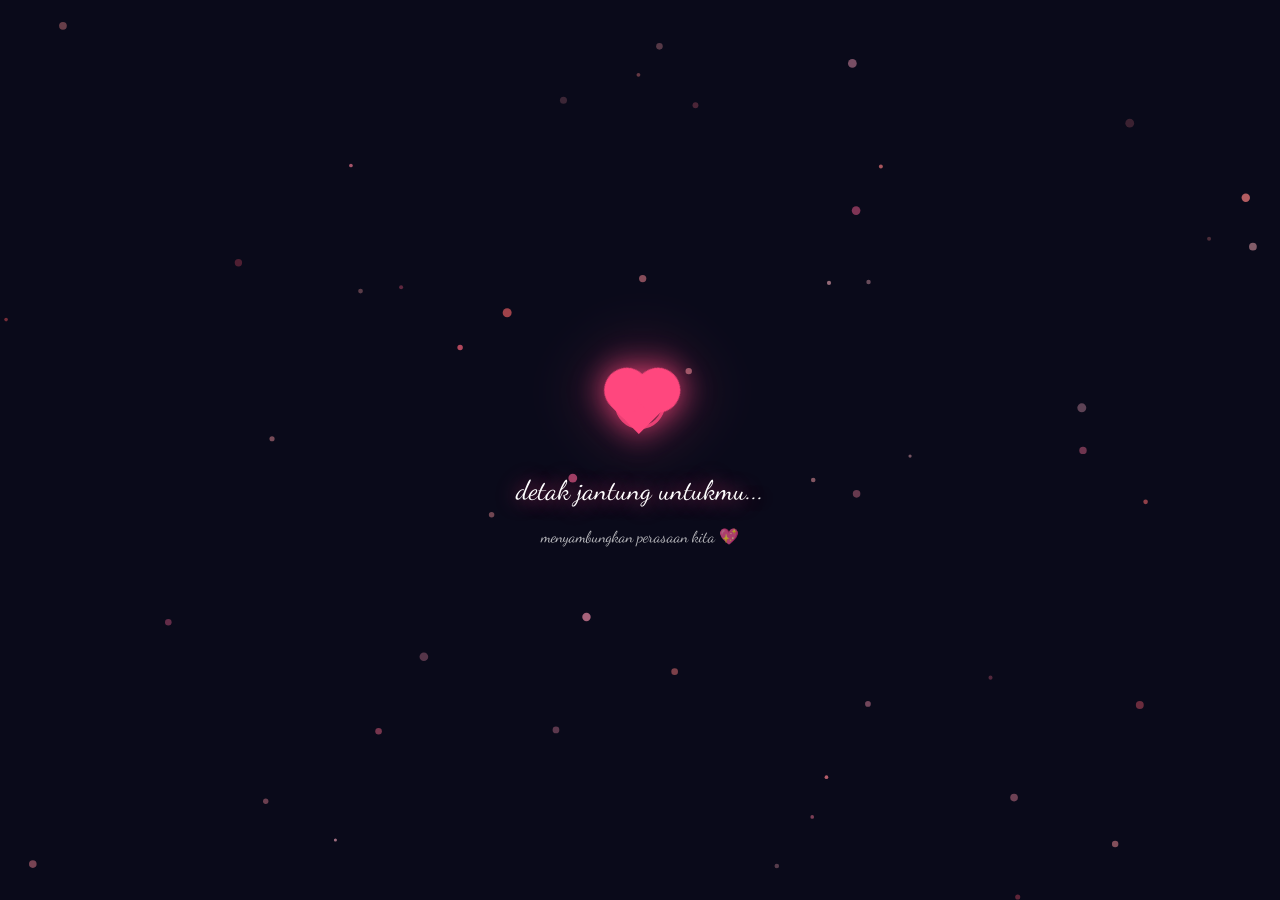
==== commit 101df993: "new up" ====
--- a/index.html
+++ b/index.html
@@ -139,8 +139,8 @@
             </div>
           </div>
           <div class="mp-info">
-            <p class="mp-title">Eenie Meenie</p>
-            <p class="mp-artist">Sean Kingston ft. Justin Bieber</p>
+            <p class="mp-title">i like the way you kiss me</p>
+            <p class="mp-artist">Artemas</p>
           </div>
           <audio id="song-audio" preload="metadata">
             <source src="song.mp3" type="audio/mpeg" />
